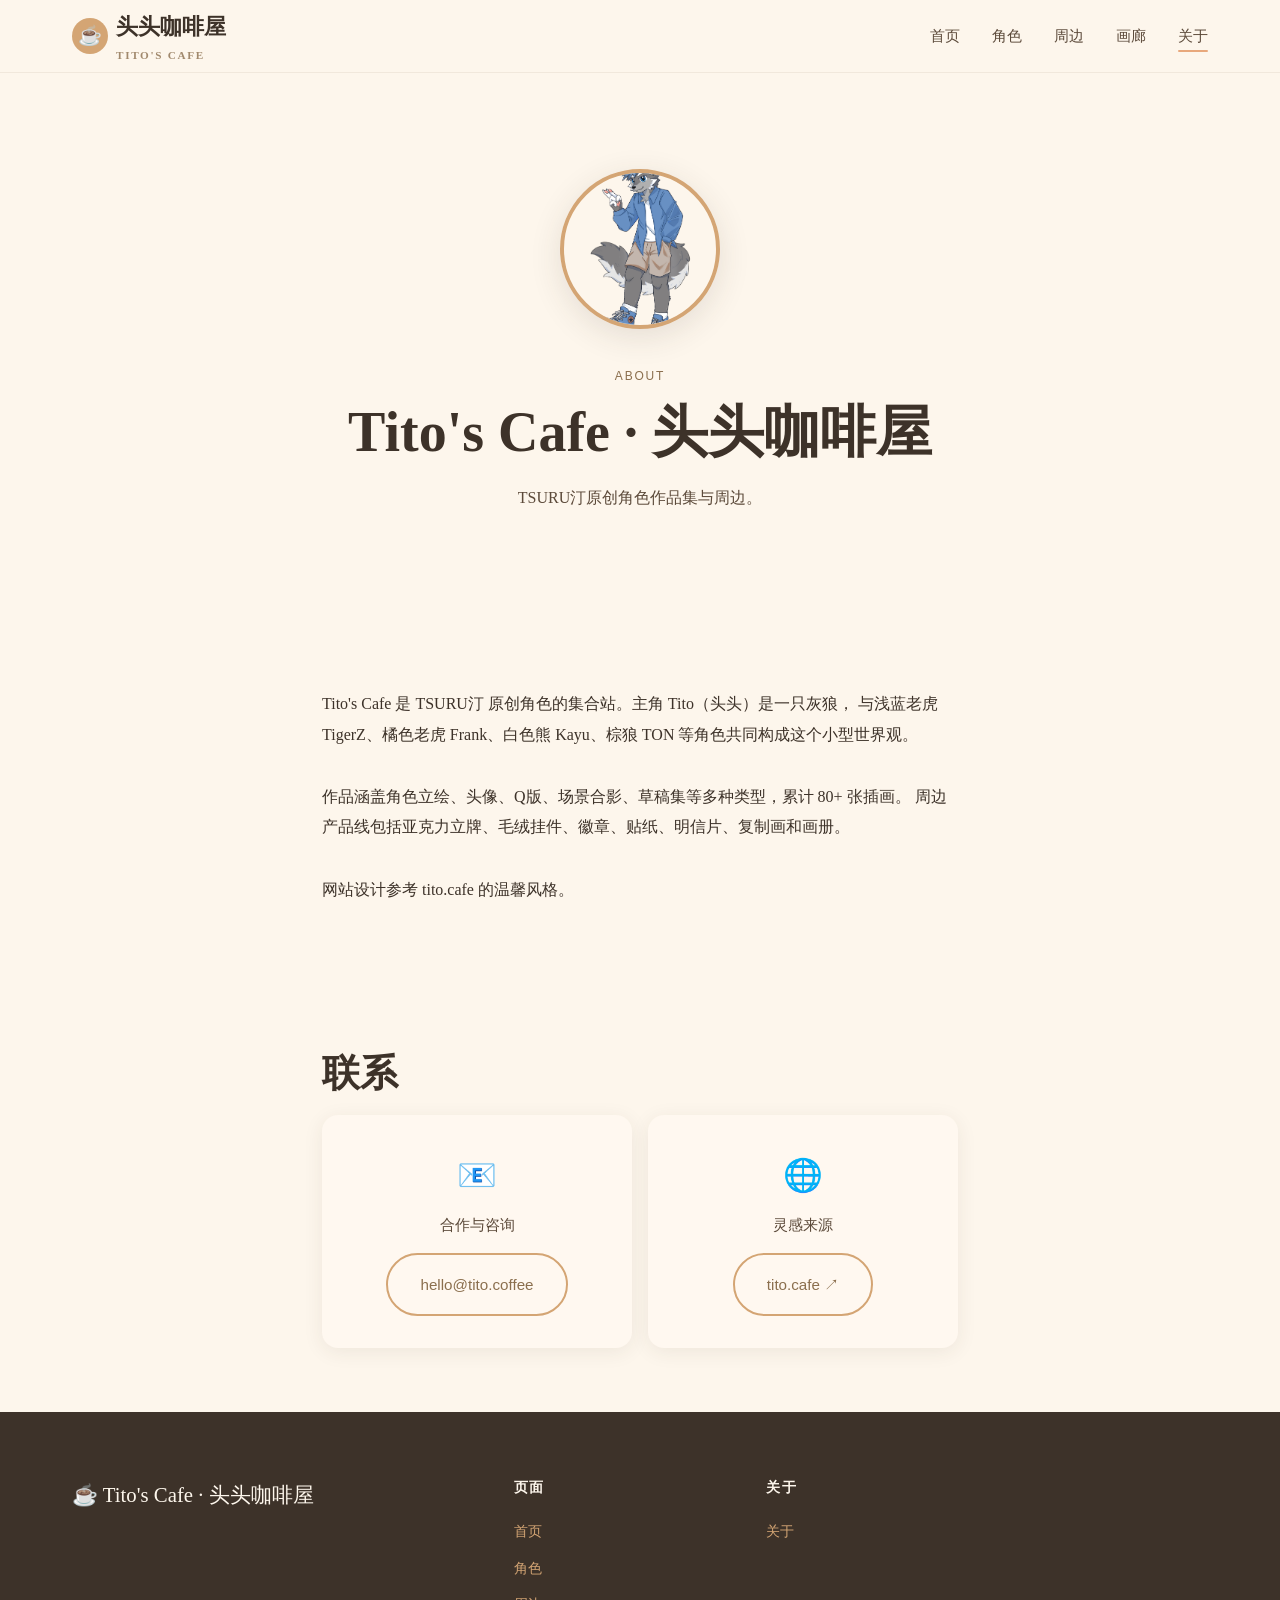
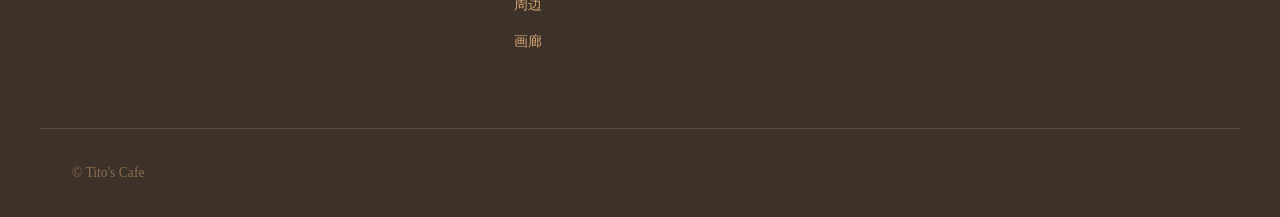
==== about.html @ 9f87cd6d "feat: deploy kimi static site" ====
<!DOCTYPE html>
<html lang="zh-CN">
<head>
<meta charset="UTF-8">
<meta name="viewport" content="width=device-width, initial-scale=1.0">
<title>关于 | Tito's Cafe</title>
<link rel="stylesheet" href="css/style.css">
</head>
<body>

<nav class="nav">
<div class="container nav__inner">
<a href="index.html" class="nav__brand"><span class="nav__brand-icon">☕</span><span>头头咖啡屋<span style="display:block;font-size:0.7rem;letter-spacing:0.15em;color:var(--color-medium-roast);opacity:0.8;margin-top:-2px">TITO'S CAFE</span></span></a>
<button class="nav__toggle" aria-label="菜单" aria-expanded="false">☰</button>
<ul class="nav__menu">
<li><a href="index.html" class="nav__link">首页</a></li>
<li><a href="characters.html" class="nav__link">角色</a></li>
<li><a href="shop.html" class="nav__link">周边</a></li>
<li><a href="gallery.html" class="nav__link">画廊</a></li>
<li><a href="about.html" class="nav__link">关于</a></li>
</ul>
</div>
</nav>

<section class="about-hero" style="padding-top:var(--space-xl)">
<div class="container">
<img src="assets/images/by-TSURU/Tito Stand (Transparent).png" alt="Tito" class="about-hero__image">
<span class="section-header__tag">About</span>
<h1>Tito's Cafe · 头头咖啡屋</h1>
<p style="max-width:600px;margin:var(--space-sm) auto;color:var(--color-text-muted)">TSURU汀原创角色作品集与周边。</p>
</div>
</section>

<section class="section section--compact">
<div class="container" style="max-width:700px">
<p style="line-height:1.9;margin-bottom:var(--space-md)">
Tito's Cafe 是 TSURU汀 原创角色的集合站。主角 Tito（头头）是一只灰狼，
与浅蓝老虎 TigerZ、橘色老虎 Frank、白色熊 Kayu、棕狼 TON 等角色共同构成这个小型世界观。
</p>
<p style="line-height:1.9;margin-bottom:var(--space-md)">
作品涵盖角色立绘、头像、Q版、场景合影、草稿集等多种类型，累计 80+ 张插画。
周边产品线包括亚克力立牌、毛绒挂件、徽章、贴纸、明信片、复制画和画册。
</p>
<p style="line-height:1.9">
网站设计参考 tito.cafe 的温馨风格。
</p>
</div>
</section>

<section class="section section--compact" id="contact">
<div class="container" style="max-width:700px">
<h2 style="margin-bottom:var(--space-sm)">联系</h2>
<div class="grid grid--2" style="gap:var(--space-sm)">
<div class="card" style="padding:var(--space-md);text-align:center">
<div style="font-size:2rem;margin-bottom:var(--space-xs)">📧</div>
<p class="card__text" style="margin-bottom:var(--space-sm)">合作与咨询</p>
<a href="mailto:hello@tito.coffee" class="btn btn--secondary">hello@tito.coffee</a>
</div>
<div class="card" style="padding:var(--space-md);text-align:center">
<div style="font-size:2rem;margin-bottom:var(--space-xs)">🌐</div>
<p class="card__text" style="margin-bottom:var(--space-sm)">灵感来源</p>
<a href="https://tito.cafe" target="_blank" rel="noopener" class="btn btn--secondary">tito.cafe ↗</a>
</div>
</div>
</div>
</section>

<footer class="footer">
<div class="container footer__inner">
<div><p class="footer__brand">☕ Tito's Cafe · 头头咖啡屋</p></div>
<div><p class="footer__heading">页面</p><ul class="footer__links"><li><a href="index.html">首页</a></li><li><a href="characters.html">角色</a></li><li><a href="shop.html">周边</a></li><li><a href="gallery.html">画廊</a></li></ul></div>
<div><p class="footer__heading">关于</p><ul class="footer__links"><li><a href="about.html">关于</a></li></ul></div>
</div>
<div class="container footer__bottom"><span>© Tito's Cafe</span></div>
</footer>

<script src="js/main.js"></script>
</body>
</html>
---- css/style.css ----
/* ============================================
   头头咖啡屋 | Tito Coffee House
   设计理念：默会知识 (The Tacit Dimension)
   - 访客无需说明即可感受温暖
   - 运营者的心意自然流露于细节
   - 作品以本身的力量说话
   ============================================ */

/* ---- CSS Variables ---- */
:root {
  /* 咖啡色系主色调 */
  --color-espresso: #3D3229;
  --color-dark-roast: #5C4A3A;
  --color-medium-roast: #8B6F4E;
  --color-light-roast: #D4A574;
  --color-cream: #FDF6EC;
  --color-milk: #FFF8F0;
  --color-steam: #FFFDF9;

  /* 强调色 */
  --color-peach: #E8A87C;
  --color-blush: #C38D9E;
  --color-mint: #85CDCA;
  --color-honey: #F2D096;

  /* 功能色 */
  --color-text: var(--color-espresso);
  --color-text-muted: var(--color-dark-roast);
  --color-link: var(--color-medium-roast);
  --color-link-hover: var(--color-peach);

  /* 字体 */
  --font-body: 'Georgia', 'Noto Serif SC', 'Songti SC', serif;
  --font-heading: 'Georgia', 'Noto Serif SC', serif;
  --font-ui: -apple-system, BlinkMacSystemFont, 'Segoe UI', sans-serif;

  /* 间距 */
  --space-xs: 0.5rem;
  --space-sm: 1rem;
  --space-md: 2rem;
  --space-lg: 4rem;
  --space-xl: 6rem;

  /* 圆角 */
  --radius-sm: 8px;
  --radius-md: 16px;
  --radius-lg: 24px;
  --radius-pill: 9999px;

  /* 阴影 */
  --shadow-soft: 0 4px 20px rgba(61, 50, 41, 0.08);
  --shadow-medium: 0 8px 32px rgba(61, 50, 41, 0.12);
  --shadow-strong: 0 12px 48px rgba(61, 50, 41, 0.16);

  /* 过渡 */
  --transition-fast: 0.2s ease;
  --transition-medium: 0.4s cubic-bezier(0.25, 0.46, 0.45, 0.94);
}

/* ---- Reset & Base ---- */
*, *::before, *::after {
  box-sizing: border-box;
  margin: 0;
  padding: 0;
}

html {
  scroll-behavior: smooth;
  font-size: 16px;
}

body {
  font-family: var(--font-body);
  color: var(--color-text);
  background-color: var(--color-cream);
  line-height: 1.8;
  -webkit-font-smoothing: antialiased;
  -moz-osx-font-smoothing: grayscale;
}

img {
  max-width: 100%;
  height: auto;
  display: block;
}

a {
  color: var(--color-link);
  text-decoration: none;
  transition: color var(--transition-fast);
}

a:hover {
  color: var(--color-link-hover);
}

/* ---- Typography ---- */
h1, h2, h3, h4 {
  font-family: var(--font-heading);
  font-weight: 600;
  line-height: 1.3;
  color: var(--color-espresso);
}

h1 { font-size: clamp(2rem, 5vw, 3.5rem); }
h2 { font-size: clamp(1.5rem, 3vw, 2.5rem); }
h3 { font-size: clamp(1.2rem, 2vw, 1.8rem); }

p {
  margin-bottom: var(--space-sm);
}

/* ---- Layout ---- */
.container {
  max-width: 1200px;
  margin: 0 auto;
  padding: 0 var(--space-md);
}

.section {
  padding: var(--space-xl) 0;
}

.section--compact {
  padding: var(--space-lg) 0;
}

/* ---- Navigation ---- */
.nav {
  position: sticky;
  top: 0;
  z-index: 100;
  background: rgba(253, 246, 236, 0.92);
  backdrop-filter: blur(12px);
  -webkit-backdrop-filter: blur(12px);
  border-bottom: 1px solid rgba(139, 111, 78, 0.1);
}

.nav__inner {
  display: flex;
  align-items: center;
  justify-content: space-between;
  height: 72px;
}

.nav__brand {
  font-family: var(--font-heading);
  font-size: 1.4rem;
  font-weight: 600;
  color: var(--color-espresso);
  display: flex;
  align-items: center;
  gap: var(--space-xs);
}

.nav__brand-icon {
  width: 36px;
  height: 36px;
  border-radius: var(--radius-pill);
  background: var(--color-light-roast);
  display: flex;
  align-items: center;
  justify-content: center;
  font-size: 1.2rem;
}

.nav__menu {
  display: flex;
  list-style: none;
  gap: var(--space-md);
}

.nav__link {
  font-family: var(--font-ui);
  font-size: 0.95rem;
  font-weight: 500;
  color: var(--color-dark-roast);
  position: relative;
  padding: var(--space-xs) 0;
}

.nav__link::after {
  content: '';
  position: absolute;
  bottom: 0;
  left: 0;
  width: 0;
  height: 2px;
  background: var(--color-peach);
  transition: width var(--transition-medium);
  border-radius: 1px;
}

.nav__link:hover::after,
.nav__link--active::after {
  width: 100%;
}

.nav__toggle {
  display: none;
  background: none;
  border: none;
  font-size: 1.5rem;
  cursor: pointer;
  color: var(--color-espresso);
}

/* ---- Hero Section ---- */
.hero {
  position: relative;
  padding: var(--space-xl) 0;
  overflow: hidden;
}

.hero__bg {
  position: absolute;
  inset: 0;
  opacity: 0.04;
  background-image: url("data:image/svg+xml,%3Csvg width='60' height='60' viewBox='0 0 60 60' xmlns='http://www.w3.org/2000/svg'%3E%3Cg fill='none' fill-rule='evenodd'%3E%3Cg fill='%233D3229' fill-opacity='1'%3E%3Cpath d='M36 34v-4h-2v4h-4v2h4v4h2v-4h4v-2h-4zm0-30V0h-2v4h-4v2h4v4h2V6h4V4h-4zM6 34v-4H4v4H0v2h4v4h2v-4h4v-2H6zM6 4V0H4v4H0v2h4v4h2V6h4V4H6z'/%3E%3C/g%3E%3C/g%3E%3C/svg%3E");
  pointer-events: none;
}

.hero__inner {
  position: relative;
  display: grid;
  grid-template-columns: 1fr 1fr;
  gap: var(--space-lg);
  align-items: center;
  min-height: 60vh;
}

.hero__content {
  max-width: 540px;
}

.hero__tag {
  display: inline-block;
  font-family: var(--font-ui);
  font-size: 0.8rem;
  font-weight: 500;
  letter-spacing: 0.1em;
  text-transform: uppercase;
  color: var(--color-medium-roast);
  background: var(--color-honey);
  padding: var(--space-xs) var(--space-sm);
  border-radius: var(--radius-pill);
  margin-bottom: var(--space-sm);
}

.hero__title {
  margin-bottom: var(--space-sm);
  line-height: 1.2;
}

.hero__title-accent {
  color: var(--color-peach);
  font-style: italic;
}

.hero__desc {
  font-size: 1.1rem;
  color: var(--color-text-muted);
  margin-bottom: var(--space-md);
  line-height: 1.8;
}

.hero__actions {
  display: flex;
  gap: var(--space-sm);
  flex-wrap: wrap;
}

.hero__image {
  position: relative;
  display: flex;
  justify-content: center;
  align-items: center;
}

.hero__image-main {
  max-height: 480px;
  width: auto;
  border-radius: var(--radius-lg);
  filter: drop-shadow(var(--shadow-medium));
  transition: transform var(--transition-medium);
}

.hero__image:hover .hero__image-main {
  transform: scale(1.02) rotate(-1deg);
}

/* ---- Buttons ---- */
.btn {
  display: inline-flex;
  align-items: center;
  justify-content: center;
  gap: var(--space-xs);
  padding: var(--space-sm) var(--space-md);
  font-family: var(--font-ui);
  font-size: 0.95rem;
  font-weight: 500;
  border-radius: var(--radius-pill);
  border: none;
  cursor: pointer;
  transition: all var(--transition-fast);
}

.btn--primary {
  background: var(--color-medium-roast);
  color: white;
}

.btn--primary:hover {
  background: var(--color-dark-roast);
  color: white;
  transform: translateY(-2px);
  box-shadow: var(--shadow-medium);
}

.btn--secondary {
  background: transparent;
  color: var(--color-medium-roast);
  border: 2px solid var(--color-light-roast);
}

.btn--secondary:hover {
  background: var(--color-light-roast);
  color: white;
  border-color: var(--color-medium-roast);
}

.btn--small {
  padding: var(--space-xs) var(--space-sm);
  font-size: 0.85rem;
}

/* ---- Cards ---- */
.card {
  background: var(--color-milk);
  border-radius: var(--radius-md);
  overflow: hidden;
  box-shadow: var(--shadow-soft);
  transition: all var(--transition-medium);
}

.card:hover {
  transform: translateY(-4px);
  box-shadow: var(--shadow-strong);
}

.card__image {
  width: 100%;
  aspect-ratio: 4 / 3;
  object-fit: cover;
  background: var(--color-cream);
}

.card__image--contain {
  object-fit: contain;
  padding: var(--space-sm);
}

.card__body {
  padding: var(--space-md);
}

.card__title {
  font-size: 1.2rem;
  margin-bottom: var(--space-xs);
}

.card__text {
  font-size: 0.95rem;
  color: var(--color-text-muted);
  line-height: 1.6;
}

.card__footer {
  padding: var(--space-sm) var(--space-md);
  border-top: 1px solid rgba(139, 111, 78, 0.1);
  display: flex;
  justify-content: space-between;
  align-items: center;
}

.card__price {
  font-family: var(--font-ui);
  font-weight: 600;
  font-size: 1.1rem;
  color: var(--color-peach);
}

/* ---- Grid ---- */
.grid {
  display: grid;
  gap: var(--space-md);
}

.grid--2 { grid-template-columns: repeat(2, 1fr); }
.grid--3 { grid-template-columns: repeat(3, 1fr); }
.grid--4 { grid-template-columns: repeat(4, 1fr); }

/* ---- Section Header ---- */
.section-header {
  text-align: center;
  margin-bottom: var(--space-lg);
}

.section-header__tag {
  display: inline-block;
  font-family: var(--font-ui);
  font-size: 0.75rem;
  font-weight: 500;
  letter-spacing: 0.15em;
  text-transform: uppercase;
  color: var(--color-medium-roast);
  margin-bottom: var(--space-xs);
}

.section-header__title {
  margin-bottom: var(--space-sm);
}

.section-header__desc {
  max-width: 600px;
  margin: 0 auto;
  color: var(--color-text-muted);
}

/* ---- Character Grid (Home) ---- */
.char-grid {
  display: grid;
  grid-template-columns: repeat(auto-fill, minmax(140px, 1fr));
  gap: var(--space-md);
}

.char-item {
  text-align: center;
}

.char-item a {
  display: block;
  background: var(--color-milk);
  border-radius: var(--radius-md);
  padding: var(--space-md) var(--space-sm);
  transition: all var(--transition-fast);
}

.char-item a:hover {
  transform: translateY(-4px);
  box-shadow: var(--shadow-medium);
}

.char-item img {
  max-height: 140px;
  margin: 0 auto;
  border-radius: var(--radius-sm);
}

.char-item__name {
  font-family: var(--font-heading);
  font-size: 1.1rem;
  margin-top: var(--space-sm);
  color: var(--color-espresso);
}

/* ---- Character Cards ---- */
.character-card {
  display: grid;
  grid-template-columns: 1fr 1fr;
  gap: var(--space-lg);
  align-items: center;
  background: var(--color-milk);
  border-radius: var(--radius-lg);
  padding: var(--space-lg);
  box-shadow: var(--shadow-soft);
  margin-bottom: var(--space-lg);
}

.character-card:nth-child(even) {
  direction: rtl;
}

.character-card:nth-child(even) > * {
  direction: ltr;
}

.character-card__image {
  width: 100%;
  max-height: 400px;
  object-fit: contain;
  border-radius: var(--radius-md);
}

.character-card__content {
  padding: var(--space-sm);
}

.character-card__name {
  font-size: 1.8rem;
  margin-bottom: var(--space-xs);
}

.character-card__role {
  display: inline-block;
  font-family: var(--font-ui);
  font-size: 0.8rem;
  font-weight: 500;
  color: var(--color-medium-roast);
  background: var(--color-honey);
  padding: 4px 12px;
  border-radius: var(--radius-pill);
  margin-bottom: var(--space-sm);
}

.character-card__desc {
  color: var(--color-text-muted);
  line-height: 1.8;
}

/* ---- Gallery ---- */
.gallery {
  display: grid;
  grid-template-columns: repeat(auto-fill, minmax(280px, 1fr));
  gap: var(--space-sm);
}

.gallery__item {
  position: relative;
  border-radius: var(--radius-md);
  overflow: hidden;
  aspect-ratio: 1;
  cursor: pointer;
  background: var(--color-milk);
}

.gallery__item img {
  width: 100%;
  height: 100%;
  object-fit: cover;
  transition: transform var(--transition-medium);
}

.gallery__item:hover img {
  transform: scale(1.05);
}

.gallery__overlay {
  position: absolute;
  inset: 0;
  background: linear-gradient(transparent 50%, rgba(61, 50, 41, 0.7));
  display: flex;
  flex-direction: column;
  justify-content: flex-end;
  padding: var(--space-md);
  opacity: 0;
  transition: opacity var(--transition-fast);
}

.gallery__item:hover .gallery__overlay {
  opacity: 1;
}

.gallery__title {
  color: white;
  font-size: 1.1rem;
  margin-bottom: 4px;
}

.gallery__artist {
  color: rgba(255, 255, 255, 0.8);
  font-size: 0.85rem;
}

/* ---- Lightbox ---- */
.lightbox {
  position: fixed;
  inset: 0;
  z-index: 200;
  background: rgba(61, 50, 41, 0.95);
  display: flex;
  align-items: center;
  justify-content: center;
  opacity: 0;
  pointer-events: none;
  transition: opacity var(--transition-fast);
}

.lightbox--open {
  opacity: 1;
  pointer-events: auto;
}

.lightbox__content {
  position: relative;
  max-width: 90vw;
  max-height: 90vh;
}

.lightbox__img {
  max-width: 100%;
  max-height: 90vh;
  border-radius: var(--radius-md);
}

.lightbox__close {
  position: absolute;
  top: -48px;
  right: 0;
  background: none;
  border: none;
  color: white;
  font-size: 2rem;
  cursor: pointer;
  opacity: 0.8;
  transition: opacity var(--transition-fast);
}

.lightbox__close:hover {
  opacity: 1;
}

/* ---- Footer ---- */
.footer {
  background: var(--color-espresso);
  color: var(--color-light-roast);
  padding: var(--space-lg) 0 var(--space-md);
}

.footer__inner {
  display: grid;
  grid-template-columns: 2fr 1fr 1fr 1fr;
  gap: var(--space-lg);
  margin-bottom: var(--space-lg);
}

.footer__brand {
  font-family: var(--font-heading);
  font-size: 1.3rem;
  color: var(--color-cream);
  margin-bottom: var(--space-sm);
}

.footer__desc {
  font-size: 0.9rem;
  color: var(--color-light-roast);
  line-height: 1.7;
  max-width: 280px;
}

.footer__heading {
  font-family: var(--font-ui);
  font-size: 0.85rem;
  font-weight: 600;
  text-transform: uppercase;
  letter-spacing: 0.1em;
  color: var(--color-cream);
  margin-bottom: var(--space-sm);
}

.footer__links {
  list-style: none;
}

.footer__links li {
  margin-bottom: var(--space-xs);
}

.footer__links a {
  color: var(--color-light-roast);
  font-size: 0.9rem;
}

.footer__links a:hover {
  color: var(--color-peach);
}

.footer__bottom {
  border-top: 1px solid rgba(212, 165, 116, 0.2);
  padding-top: var(--space-md);
  display: flex;
  justify-content: space-between;
  align-items: center;
  font-size: 0.85rem;
  color: var(--color-medium-roast);
}

/* ---- Decorations ---- */
.divider {
  display: flex;
  align-items: center;
  justify-content: center;
  gap: var(--space-sm);
  margin: var(--space-lg) 0;
  color: var(--color-light-roast);
  font-size: 1.2rem;
}

.divider::before,
.divider::after {
  content: '';
  flex: 1;
  height: 1px;
  background: linear-gradient(90deg, transparent, var(--color-light-roast), transparent);
  max-width: 120px;
}

/* ---- Quote Block ---- */
.quote-block {
  background: var(--color-milk);
  border-left: 4px solid var(--color-peach);
  padding: var(--space-md) var(--space-lg);
  border-radius: 0 var(--radius-md) var(--radius-md) 0;
  margin: var(--space-md) 0;
}

.quote-block__text {
  font-style: italic;
  font-size: 1.1rem;
  color: var(--color-dark-roast);
  margin-bottom: var(--space-xs);
}

.quote-block__source {
  font-size: 0.85rem;
  color: var(--color-medium-roast);
}

/* ---- Badge / Tag ---- */
.tag {
  display: inline-flex;
  align-items: center;
  gap: 4px;
  font-family: var(--font-ui);
  font-size: 0.75rem;
  font-weight: 500;
  padding: 4px 10px;
  border-radius: var(--radius-pill);
  background: var(--color-honey);
  color: var(--color-dark-roast);
}

/* ---- About Page Specials ---- */
.about-hero {
  text-align: center;
  padding: var(--space-xl) 0;
}

.about-hero__image {
  width: 160px;
  height: 160px;
  border-radius: var(--radius-pill);
  object-fit: cover;
  margin: 0 auto var(--space-md);
  border: 4px solid var(--color-light-roast);
  box-shadow: var(--shadow-medium);
}

.timeline {
  position: relative;
  max-width: 700px;
  margin: 0 auto;
}

.timeline::before {
  content: '';
  position: absolute;
  left: 50%;
  transform: translateX(-50%);
  width: 2px;
  height: 100%;
  background: var(--color-light-roast);
}

.timeline__item {
  position: relative;
  padding: var(--space-md) 0;
  display: grid;
  grid-template-columns: 1fr 1fr;
  gap: var(--space-lg);
}

.timeline__item:nth-child(odd) {
  text-align: right;
}

.timeline__item:nth-child(odd) .timeline__content {
  grid-column: 1;
}

.timeline__item:nth-child(even) .timeline__content {
  grid-column: 2;
}

.timeline__dot {
  position: absolute;
  left: 50%;
  top: var(--space-md);
  transform: translateX(-50%);
  width: 14px;
  height: 14px;
  border-radius: 50%;
  background: var(--color-peach);
  border: 3px solid var(--color-cream);
}

.timeline__date {
  font-family: var(--font-ui);
  font-size: 0.8rem;
  font-weight: 600;
  color: var(--color-medium-roast);
  margin-bottom: 4px;
}

.timeline__title {
  font-size: 1.1rem;
  margin-bottom: var(--space-xs);
}

.timeline__desc {
  font-size: 0.9rem;
  color: var(--color-text-muted);
}

/* ============================================
   Responsive Design
   ============================================ */

@media (max-width: 1024px) {
  .footer__inner {
    grid-template-columns: 1fr 1fr;
  }
}

@media (max-width: 768px) {
  .nav__menu {
    position: fixed;
    top: 72px;
    left: 0;
    right: 0;
    background: var(--color-cream);
    flex-direction: column;
    padding: var(--space-md);
    gap: var(--space-sm);
    border-bottom: 1px solid rgba(139, 111, 78, 0.1);
    transform: translateY(-100%);
    opacity: 0;
    pointer-events: none;
    transition: all var(--transition-medium);
  }

  .nav__menu--open {
    transform: translateY(0);
    opacity: 1;
    pointer-events: auto;
  }

  .nav__toggle {
    display: block;
  }

  .hero__inner {
    grid-template-columns: 1fr;
    text-align: center;
  }

  .hero__content {
    max-width: 100%;
    order: 2;
  }

  .hero__image {
    order: 1;
  }

  .hero__actions {
    justify-content: center;
  }

  .grid--2,
  .grid--3,
  .grid--4 {
    grid-template-columns: 1fr;
  }

  .character-card {
    grid-template-columns: 1fr;
    text-align: center;
  }

  .character-card:nth-child(even) {
    direction: ltr;
  }

  .footer__inner {
    grid-template-columns: 1fr;
    gap: var(--space-md);
  }

  .footer__bottom {
    flex-direction: column;
    gap: var(--space-xs);
    text-align: center;
  }

  .timeline::before {
    left: 20px;
  }

  .timeline__item {
    grid-template-columns: 1fr;
    padding-left: 48px;
    text-align: left !important;
  }

  .timeline__item:nth-child(odd) .timeline__content,
  .timeline__item:nth-child(even) .timeline__content {
    grid-column: 1;
  }

  .timeline__dot {
    left: 20px;
  }
}

@media (max-width: 480px) {
  :root {
    --space-md: 1.5rem;
    --space-lg: 2.5rem;
    --space-xl: 3.5rem;
  }

  .hero__image-main {
    max-height: 320px;
  }
}

/* ---- Utilities ---- */
.sr-only {
  position: absolute;
  width: 1px;
  height: 1px;
  padding: 0;
  margin: -1px;
  overflow: hidden;
  clip: rect(0, 0, 0, 0);
  white-space: nowrap;
  border: 0;
}

.text-center { text-align: center; }
.mt-sm { margin-top: var(--space-sm); }
.mt-md { margin-top: var(--space-md); }
.mb-sm { margin-bottom: var(--space-sm); }
.mb-md { margin-bottom: var(--space-md); }
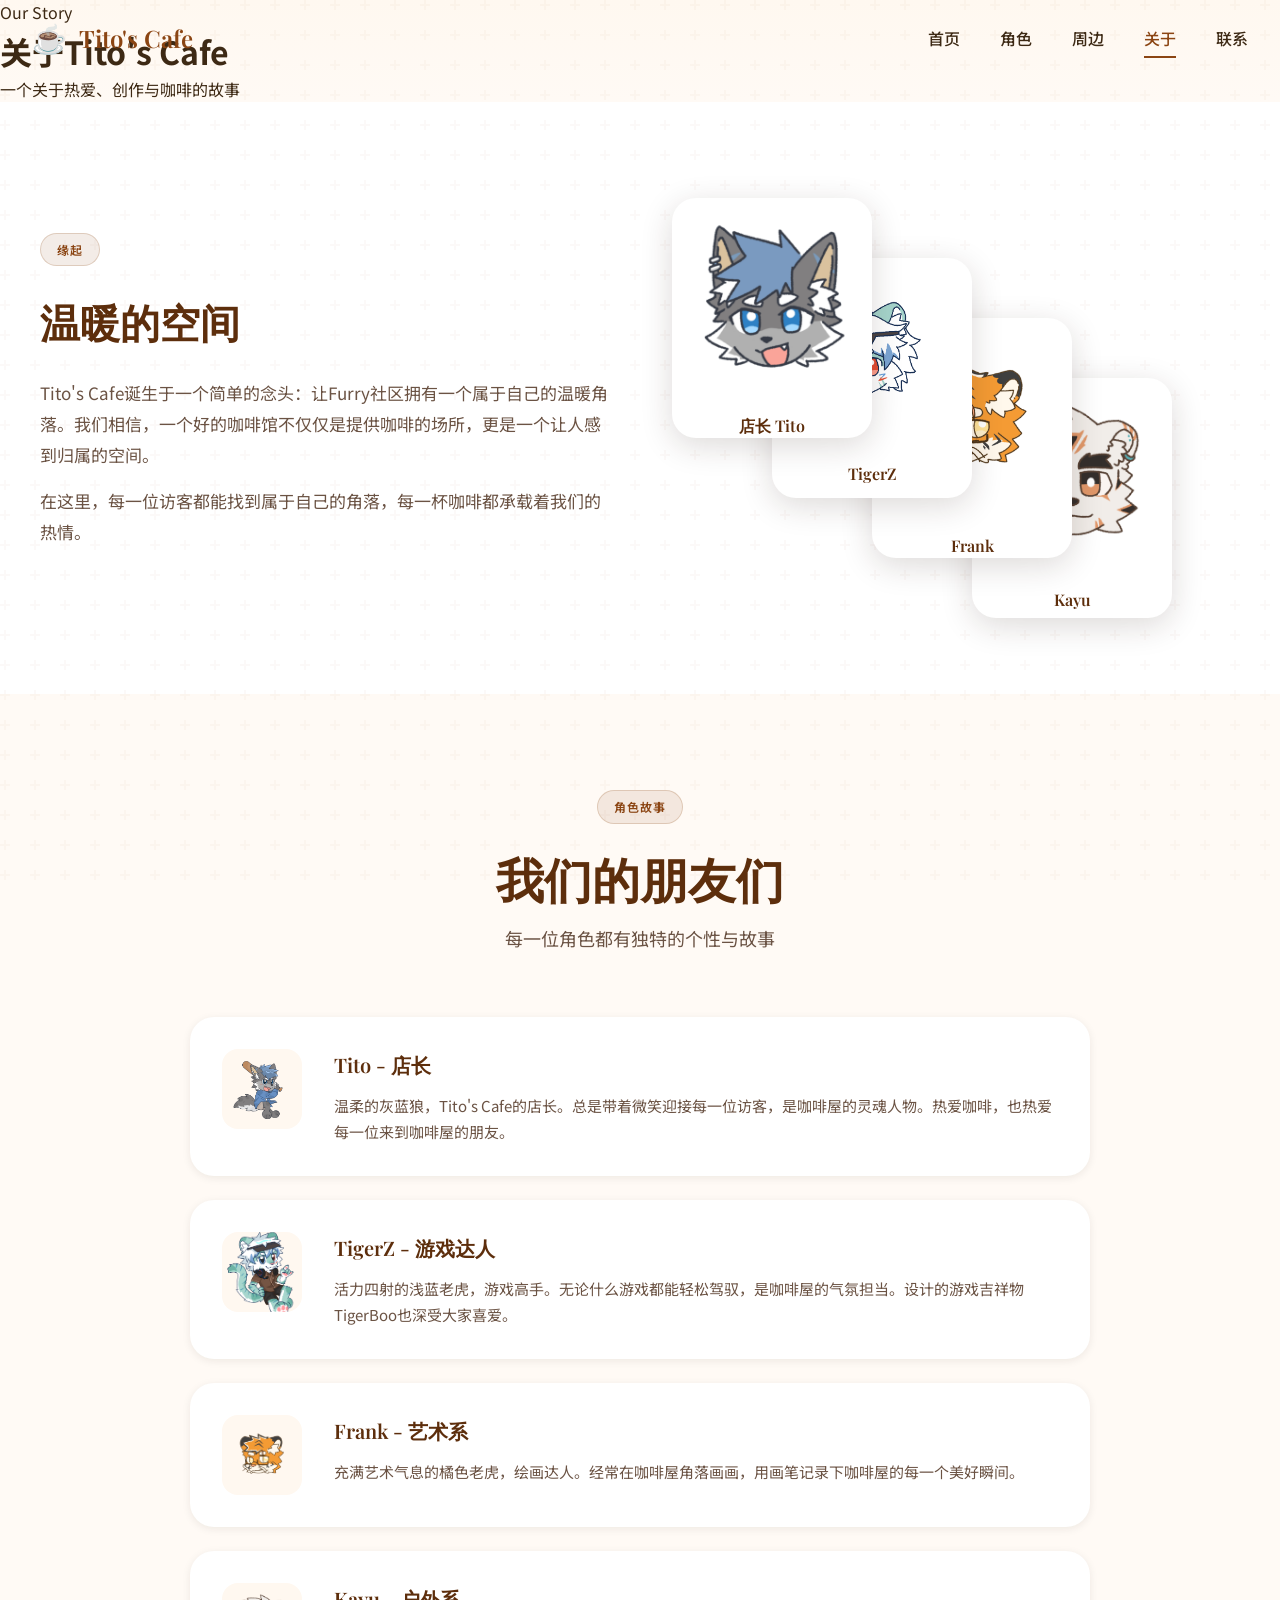
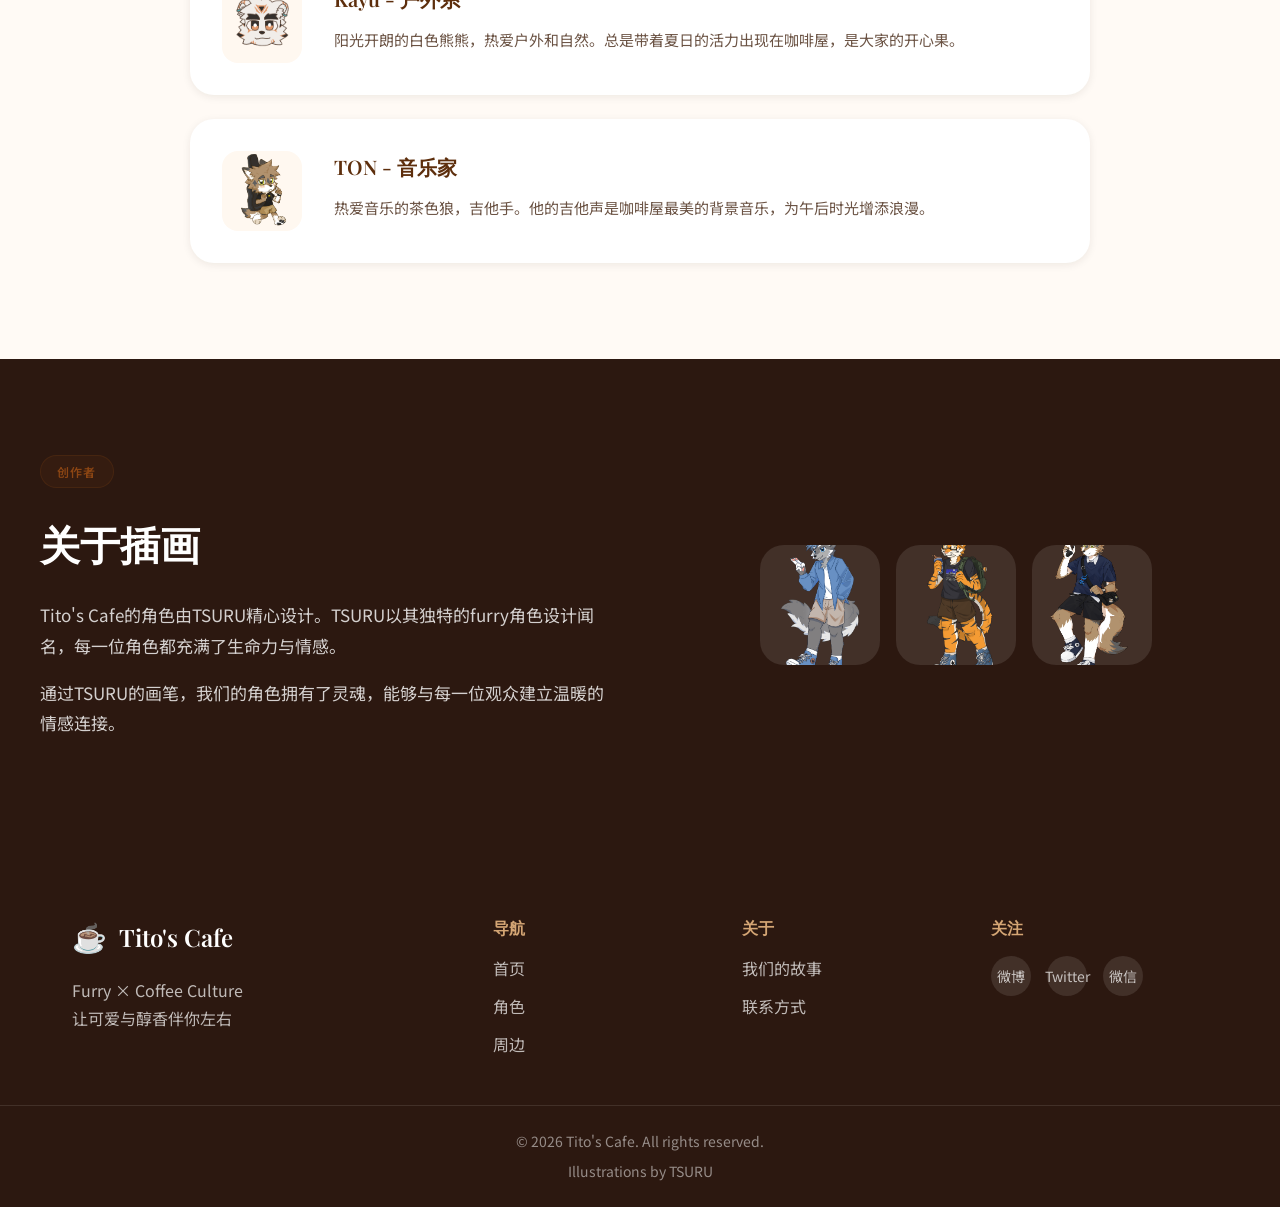
==== commit f12435ca: "feat: deploy minimax static site" ====
--- a/about.html
+++ b/about.html
@@ -1,79 +1,207 @@
 <!DOCTYPE html>
 <html lang="zh-CN">
 <head>
-<meta charset="UTF-8">
-<meta name="viewport" content="width=device-width, initial-scale=1.0">
-<title>关于 | Tito's Cafe</title>
-<link rel="stylesheet" href="css/style.css">
+    <meta charset="UTF-8">
+    <meta name="viewport" content="width=device-width, initial-scale=1.0">
+    <title>关于我们 | Tito's Cafe</title>
+    <link rel="preconnect" href="https://fonts.googleapis.com">
+    <link rel="preconnect" href="https://fonts.gstatic.com" crossorigin>
+    <link href="https://fonts.googleapis.com/css2?family=Noto+Sans+SC:wght@300;400;500;700&family=Playfair+Display:wght@400;600;700&display=swap" rel="stylesheet">
+    <link rel="stylesheet" href="css/style.css">
+    <link rel="stylesheet" href="css/about.css">
 </head>
 <body>
-
-<nav class="nav">
-<div class="container nav__inner">
-<a href="index.html" class="nav__brand"><span class="nav__brand-icon">☕</span><span>头头咖啡屋<span style="display:block;font-size:0.7rem;letter-spacing:0.15em;color:var(--color-medium-roast);opacity:0.8;margin-top:-2px">TITO'S CAFE</span></span></a>
-<button class="nav__toggle" aria-label="菜单" aria-expanded="false">☰</button>
-<ul class="nav__menu">
-<li><a href="index.html" class="nav__link">首页</a></li>
-<li><a href="characters.html" class="nav__link">角色</a></li>
-<li><a href="shop.html" class="nav__link">周边</a></li>
-<li><a href="gallery.html" class="nav__link">画廊</a></li>
-<li><a href="about.html" class="nav__link">关于</a></li>
-</ul>
-</div>
-</nav>
-
-<section class="about-hero" style="padding-top:var(--space-xl)">
-<div class="container">
-<img src="assets/images/by-TSURU/Tito Stand (Transparent).png" alt="Tito" class="about-hero__image">
-<span class="section-header__tag">About</span>
-<h1>Tito's Cafe · 头头咖啡屋</h1>
-<p style="max-width:600px;margin:var(--space-sm) auto;color:var(--color-text-muted)">TSURU汀原创角色作品集与周边。</p>
-</div>
-</section>
-
-<section class="section section--compact">
-<div class="container" style="max-width:700px">
-<p style="line-height:1.9;margin-bottom:var(--space-md)">
-Tito's Cafe 是 TSURU汀 原创角色的集合站。主角 Tito（头头）是一只灰狼，
-与浅蓝老虎 TigerZ、橘色老虎 Frank、白色熊 Kayu、棕狼 TON 等角色共同构成这个小型世界观。
-</p>
-<p style="line-height:1.9;margin-bottom:var(--space-md)">
-作品涵盖角色立绘、头像、Q版、场景合影、草稿集等多种类型，累计 80+ 张插画。
-周边产品线包括亚克力立牌、毛绒挂件、徽章、贴纸、明信片、复制画和画册。
-</p>
-<p style="line-height:1.9">
-网站设计参考 tito.cafe 的温馨风格。
-</p>
-</div>
-</section>
-
-<section class="section section--compact" id="contact">
-<div class="container" style="max-width:700px">
-<h2 style="margin-bottom:var(--space-sm)">联系</h2>
-<div class="grid grid--2" style="gap:var(--space-sm)">
-<div class="card" style="padding:var(--space-md);text-align:center">
-<div style="font-size:2rem;margin-bottom:var(--space-xs)">📧</div>
-<p class="card__text" style="margin-bottom:var(--space-sm)">合作与咨询</p>
-<a href="mailto:hello@tito.coffee" class="btn btn--secondary">hello@tito.coffee</a>
-</div>
-<div class="card" style="padding:var(--space-md);text-align:center">
-<div style="font-size:2rem;margin-bottom:var(--space-xs)">🌐</div>
-<p class="card__text" style="margin-bottom:var(--space-sm)">灵感来源</p>
-<a href="https://tito.cafe" target="_blank" rel="noopener" class="btn btn--secondary">tito.cafe ↗</a>
-</div>
-</div>
-</div>
-</section>
-
-<footer class="footer">
-<div class="container footer__inner">
-<div><p class="footer__brand">☕ Tito's Cafe · 头头咖啡屋</p></div>
-<div><p class="footer__heading">页面</p><ul class="footer__links"><li><a href="index.html">首页</a></li><li><a href="characters.html">角色</a></li><li><a href="shop.html">周边</a></li><li><a href="gallery.html">画廊</a></li></ul></div>
-<div><p class="footer__heading">关于</p><ul class="footer__links"><li><a href="about.html">关于</a></li></ul></div>
-</div>
-<div class="container footer__bottom"><span>© Tito's Cafe</span></div>
-</footer>
-
-<script src="js/main.js"></script>
+    <nav class="navbar scrolled" id="navbar">
+        <div class="nav-container">
+            <a href="index.html" class="logo">
+                <span class="logo-icon">☕</span>
+                <span class="logo-text">Tito's Cafe</span>
+            </a>
+            <button class="nav-toggle" id="navToggle" aria-label="菜单">
+                <span></span>
+                <span></span>
+                <span></span>
+            </button>
+            <ul class="nav-menu" id="navMenu">
+                <li><a href="index.html">首页</a></li>
+                <li><a href="characters.html">角色</a></li>
+                <li><a href="products.html">周边</a></li>
+                <li><a href="about.html" class="active">关于</a></li>
+                <li><a href="contact.html">联系</a></li>
+            </ul>
+        </div>
+    </nav>
+
+    <header class="page-header about-header">
+        <div class="header-bg">
+            <div class="header-gradient"></div>
+            <div class="header-pattern"></div>
+        </div>
+        <div class="header-content">
+            <span class="page-tag">Our Story</span>
+            <h1 class="page-title">关于Tito's Cafe</h1>
+            <p class="page-subtitle">一个关于热爱、创作与咖啡的故事</p>
+        </div>
+    </header>
+
+    <!-- 品牌故事 -->
+    <section class="story-section">
+        <div class="story-container">
+            <div class="story-text">
+                <span class="section-label">缘起</span>
+                <h2>温暖的空间</h2>
+                <p>Tito's Cafe诞生于一个简单的念头：让Furry社区拥有一个属于自己的温暖角落。我们相信，一个好的咖啡馆不仅仅是提供咖啡的场所，更是一个让人感到归属的空间。</p>
+                <p>在这里，每一位访客都能找到属于自己的角落，每一杯咖啡都承载着我们的热情。</p>
+            </div>
+            <div class="story-visual">
+                <div class="visual-stack">
+                    <div class="stack-card card-1">
+                        <img src="images/Tito Avatar (Transparent).png" alt="Tito">
+                        <p>店长 Tito</p>
+                    </div>
+                    <div class="stack-card card-2">
+                        <img src="images/TigerZ Avatar (Transparent).png" alt="TigerZ">
+                        <p>TigerZ</p>
+                    </div>
+                    <div class="stack-card card-3">
+                        <img src="images/Frank Avatar (Transparent).png" alt="Frank">
+                        <p>Frank</p>
+                    </div>
+                    <div class="stack-card card-4">
+                        <img src="images/Kayu Avatar (Transparent).png" alt="Kayu">
+                        <p>Kayu</p>
+                    </div>
+                    <div class="stack-card card-5">
+                        <img src="images/TON Stand (Transparent).png" alt="TON">
+                        <p>TON</p>
+                    </div>
+                </div>
+            </div>
+        </div>
+    </section>
+
+    <!-- 角色故事 -->
+    <section class="characters-story-section">
+        <div class="section-header">
+            <span class="section-tag">角色故事</span>
+            <h2 class="section-title">我们的朋友们</h2>
+            <p class="section-subtitle">每一位角色都有独特的个性与故事</p>
+        </div>
+        <div class="character-stories">
+            <div class="story-card">
+                <div class="story-icon">
+                    <img src="images/Tito Strike Chibi (Transparent).png" alt="Tito">
+                </div>
+                <div class="story-content">
+                    <h3>Tito - 店长</h3>
+                    <p>温柔的灰蓝狼，Tito's Cafe的店长。总是带着微笑迎接每一位访客，是咖啡屋的灵魂人物。热爱咖啡，也热爱每一位来到咖啡屋的朋友。</p>
+                </div>
+            </div>
+            <div class="story-card">
+                <div class="story-icon">
+                    <img src="images/TigerZ Gaming Chibi (Transparent).png" alt="TigerZ">
+                </div>
+                <div class="story-content">
+                    <h3>TigerZ - 游戏达人</h3>
+                    <p>活力四射的浅蓝老虎，游戏高手。无论什么游戏都能轻松驾驭，是咖啡屋的气氛担当。设计的游戏吉祥物TigerBoo也深受大家喜爱。</p>
+                </div>
+            </div>
+            <div class="story-card">
+                <div class="story-icon">
+                    <img src="images/Frank Avatar (Transparent).png" alt="Frank">
+                </div>
+                <div class="story-content">
+                    <h3>Frank - 艺术系</h3>
+                    <p>充满艺术气息的橘色老虎，绘画达人。经常在咖啡屋角落画画，用画笔记录下咖啡屋的每一个美好瞬间。</p>
+                </div>
+            </div>
+            <div class="story-card">
+                <div class="story-icon">
+                    <img src="images/Kayu Avatar (Transparent).png" alt="Kayu">
+                </div>
+                <div class="story-content">
+                    <h3>Kayu - 户外系</h3>
+                    <p>阳光开朗的白色熊熊，热爱户外和自然。总是带着夏日的活力出现在咖啡屋，是大家的开心果。</p>
+                </div>
+            </div>
+            <div class="story-card">
+                <div class="story-icon">
+                    <img src="images/TON Walking Chibi (Transparent).png" alt="TON">
+                </div>
+                <div class="story-content">
+                    <h3>TON - 音乐家</h3>
+                    <p>热爱音乐的茶色狼，吉他手。他的吉他声是咖啡屋最美的背景音乐，为午后时光增添浪漫。</p>
+                </div>
+            </div>
+        </div>
+    </section>
+
+    <!-- 合作信息 -->
+    <section class="artist-section">
+        <div class="artist-container">
+            <div class="artist-content">
+                <span class="section-label">创作者</span>
+                <h2>关于插画</h2>
+                <p>Tito's Cafe的角色由TSURU精心设计。TSURU以其独特的furry角色设计闻名，每一位角色都充满了生命力与情感。</p>
+                <p>通过TSURU的画笔，我们的角色拥有了灵魂，能够与每一位观众建立温暖的情感连接。</p>
+            </div>
+            <div class="artist-visual">
+                <div class="artwork-showcase">
+                    <div class="showcase-item">
+                        <img src="images/Tito Stand (Transparent).png" alt="Tito">
+                    </div>
+                    <div class="showcase-item">
+                        <img src="images/Frank Stand (Transparent).png" alt="Frank">
+                    </div>
+                    <div class="showcase-item">
+                        <img src="images/TON Stand (Transparent).png" alt="TON">
+                    </div>
+                </div>
+            </div>
+        </div>
+    </section>
+
+    <footer class="footer">
+        <div class="footer-main">
+            <div class="footer-brand">
+                <div class="footer-logo">
+                    <span class="logo-icon">☕</span>
+                    <span>Tito's Cafe</span>
+                </div>
+                <p>Furry × Coffee Culture<br>让可爱与醇香伴你左右</p>
+            </div>
+            <div class="footer-links">
+                <div class="link-group">
+                    <h4>导航</h4>
+                    <ul>
+                        <li><a href="index.html">首页</a></li>
+                        <li><a href="characters.html">角色</a></li>
+                        <li><a href="products.html">周边</a></li>
+                    </ul>
+                </div>
+                <div class="link-group">
+                    <h4>关于</h4>
+                    <ul>
+                        <li><a href="about.html">我们的故事</a></li>
+                        <li><a href="contact.html">联系方式</a></li>
+                    </ul>
+                </div>
+                <div class="link-group">
+                    <h4>关注</h4>
+                    <div class="social-links">
+                        <a href="#" class="social-link">微博</a>
+                        <a href="#" class="social-link">Twitter</a>
+                        <a href="#" class="social-link">微信</a>
+                    </div>
+                </div>
+            </div>
+        </div>
+        <div class="footer-bottom">
+            <p>&copy; 2026 Tito's Cafe. All rights reserved.</p>
+            <p class="footer-credit">Illustrations by TSURU</p>
+        </div>
+    </footer>
+
+    <script src="js/script.js"></script>
 </body>
 </html>
--- a/css/style.css
+++ b/css/style.css
@@ -1,955 +1,1169 @@
 /* ============================================
-   头头咖啡屋 | Tito Coffee House
-   设计理念：默会知识 (The Tacit Dimension)
-   - 访客无需说明即可感受温暖
-   - 运营者的心意自然流露于细节
-   - 作品以本身的力量说话
+   头头咖啡屋 - Toutou Coffee House
+   设计哲学：Michael Polanyi 默会原理
    ============================================ */
 
-/* ---- CSS Variables ---- */
+/* CSS变量 - 设计系统 */
 :root {
-  /* 咖啡色系主色调 */
-  --color-espresso: #3D3229;
-  --color-dark-roast: #5C4A3A;
-  --color-medium-roast: #8B6F4E;
-  --color-light-roast: #D4A574;
-  --color-cream: #FDF6EC;
-  --color-milk: #FFF8F0;
-  --color-steam: #FFFDF9;
-
-  /* 强调色 */
-  --color-peach: #E8A87C;
-  --color-blush: #C38D9E;
-  --color-mint: #85CDCA;
-  --color-honey: #F2D096;
-
-  /* 功能色 */
-  --color-text: var(--color-espresso);
-  --color-text-muted: var(--color-dark-roast);
-  --color-link: var(--color-medium-roast);
-  --color-link-hover: var(--color-peach);
-
-  /* 字体 */
-  --font-body: 'Georgia', 'Noto Serif SC', 'Songti SC', serif;
-  --font-heading: 'Georgia', 'Noto Serif SC', serif;
-  --font-ui: -apple-system, BlinkMacSystemFont, 'Segoe UI', sans-serif;
-
-  /* 间距 */
-  --space-xs: 0.5rem;
-  --space-sm: 1rem;
-  --space-md: 2rem;
-  --space-lg: 4rem;
-  --space-xl: 6rem;
-
-  /* 圆角 */
-  --radius-sm: 8px;
-  --radius-md: 16px;
-  --radius-lg: 24px;
-  --radius-pill: 9999px;
-
-  /* 阴影 */
-  --shadow-soft: 0 4px 20px rgba(61, 50, 41, 0.08);
-  --shadow-medium: 0 8px 32px rgba(61, 50, 41, 0.12);
-  --shadow-strong: 0 12px 48px rgba(61, 50, 41, 0.16);
-
-  /* 过渡 */
-  --transition-fast: 0.2s ease;
-  --transition-medium: 0.4s cubic-bezier(0.25, 0.46, 0.45, 0.94);
-}
-
-/* ---- Reset & Base ---- */
+    /* 色彩系统 */
+    --color-primary: #8B4513;
+    --color-primary-light: #A0522D;
+    --color-primary-dark: #5D2E0C;
+    --color-secondary: #D4A574;
+    --color-accent: #E8C39E;
+    --color-cream: #FFF8F0;
+    --color-warm-white: #FFFAF5;
+    --color-dark: #2C1810;
+    --color-text: #3D2914;
+    --color-text-light: #6B5344;
+    --color-text-muted: #9A8A7B;
+    
+    /* 角色主题色 */
+    --color-tigerz: #FF6B35;
+    --color-tigerboo: #9B59B6;
+    --color-ton: #3498DB;
+    --color-kayu: #27AE60;
+    --color-dian: #E74C3C;
+    --color-frank: #7F8C8D;
+    
+    /* 阴影 */
+    --shadow-sm: 0 2px 8px rgba(44, 24, 16, 0.08);
+    --shadow-md: 0 4px 16px rgba(44, 24, 16, 0.12);
+    --shadow-lg: 0 8px 32px rgba(44, 24, 16, 0.16);
+    --shadow-glow: 0 0 40px rgba(139, 69, 19, 0.2);
+    
+    /* 圆角 */
+    --radius-sm: 8px;
+    --radius-md: 16px;
+    --radius-lg: 24px;
+    --radius-xl: 32px;
+    --radius-full: 9999px;
+    
+    /* 过渡 */
+    --transition-fast: 0.2s ease;
+    --transition-normal: 0.3s ease;
+    --transition-slow: 0.5s ease;
+    --transition-spring: 0.4s cubic-bezier(0.34, 1.56, 0.64, 1);
+    
+    /* 字体 */
+    --font-display: 'Playfair Display', Georgia, serif;
+    --font-body: 'Noto Sans SC', -apple-system, BlinkMacSystemFont, sans-serif;
+}
+
+/* 重置与基础 */
 *, *::before, *::after {
-  box-sizing: border-box;
-  margin: 0;
-  padding: 0;
+    margin: 0;
+    padding: 0;
+    box-sizing: border-box;
 }
 
 html {
-  scroll-behavior: smooth;
-  font-size: 16px;
+    scroll-behavior: smooth;
+    font-size: 16px;
 }
 
 body {
-  font-family: var(--font-body);
-  color: var(--color-text);
-  background-color: var(--color-cream);
-  line-height: 1.8;
-  -webkit-font-smoothing: antialiased;
-  -moz-osx-font-smoothing: grayscale;
+    font-family: var(--font-body);
+    color: var(--color-text);
+    background-color: var(--color-warm-white);
+    line-height: 1.6;
+    overflow-x: hidden;
+    -webkit-font-smoothing: antialiased;
+    -moz-osx-font-smoothing: grayscale;
+}
+
+/* 背景纹理 */
+body::before {
+    content: '';
+    position: fixed;
+    top: 0;
+    left: 0;
+    width: 100%;
+    height: 100%;
+    background-image: 
+        radial-gradient(circle at 20% 80%, rgba(139, 69, 19, 0.03) 0%, transparent 50%),
+        radial-gradient(circle at 80% 20%, rgba(139, 69, 19, 0.03) 0%, transparent 50%);
+    pointer-events: none;
+    z-index: -1;
+}
+
+a {
+    text-decoration: none;
+    color: inherit;
+    transition: color var(--transition-fast);
+}
+
+ul {
+    list-style: none;
 }
 
 img {
-  max-width: 100%;
-  height: auto;
-  display: block;
-}
-
-a {
-  color: var(--color-link);
-  text-decoration: none;
-  transition: color var(--transition-fast);
-}
-
-a:hover {
-  color: var(--color-link-hover);
-}
-
-/* ---- Typography ---- */
-h1, h2, h3, h4 {
-  font-family: var(--font-heading);
-  font-weight: 600;
-  line-height: 1.3;
-  color: var(--color-espresso);
-}
-
-h1 { font-size: clamp(2rem, 5vw, 3.5rem); }
-h2 { font-size: clamp(1.5rem, 3vw, 2.5rem); }
-h3 { font-size: clamp(1.2rem, 2vw, 1.8rem); }
-
-p {
-  margin-bottom: var(--space-sm);
-}
-
-/* ---- Layout ---- */
-.container {
-  max-width: 1200px;
-  margin: 0 auto;
-  padding: 0 var(--space-md);
-}
-
-.section {
-  padding: var(--space-xl) 0;
-}
-
-.section--compact {
-  padding: var(--space-lg) 0;
-}
-
-/* ---- Navigation ---- */
-.nav {
-  position: sticky;
-  top: 0;
-  z-index: 100;
-  background: rgba(253, 246, 236, 0.92);
-  backdrop-filter: blur(12px);
-  -webkit-backdrop-filter: blur(12px);
-  border-bottom: 1px solid rgba(139, 111, 78, 0.1);
-}
-
-.nav__inner {
-  display: flex;
-  align-items: center;
-  justify-content: space-between;
-  height: 72px;
-}
-
-.nav__brand {
-  font-family: var(--font-heading);
-  font-size: 1.4rem;
-  font-weight: 600;
-  color: var(--color-espresso);
-  display: flex;
-  align-items: center;
-  gap: var(--space-xs);
-}
-
-.nav__brand-icon {
-  width: 36px;
-  height: 36px;
-  border-radius: var(--radius-pill);
-  background: var(--color-light-roast);
-  display: flex;
-  align-items: center;
-  justify-content: center;
-  font-size: 1.2rem;
-}
-
-.nav__menu {
-  display: flex;
-  list-style: none;
-  gap: var(--space-md);
-}
-
-.nav__link {
-  font-family: var(--font-ui);
-  font-size: 0.95rem;
-  font-weight: 500;
-  color: var(--color-dark-roast);
-  position: relative;
-  padding: var(--space-xs) 0;
-}
-
-.nav__link::after {
-  content: '';
-  position: absolute;
-  bottom: 0;
-  left: 0;
-  width: 0;
-  height: 2px;
-  background: var(--color-peach);
-  transition: width var(--transition-medium);
-  border-radius: 1px;
-}
-
-.nav__link:hover::after,
-.nav__link--active::after {
-  width: 100%;
-}
-
-.nav__toggle {
-  display: none;
-  background: none;
-  border: none;
-  font-size: 1.5rem;
-  cursor: pointer;
-  color: var(--color-espresso);
-}
-
-/* ---- Hero Section ---- */
-.hero {
-  position: relative;
-  padding: var(--space-xl) 0;
-  overflow: hidden;
-}
-
-.hero__bg {
-  position: absolute;
-  inset: 0;
-  opacity: 0.04;
-  background-image: url("data:image/svg+xml,%3Csvg width='60' height='60' viewBox='0 0 60 60' xmlns='http://www.w3.org/2000/svg'%3E%3Cg fill='none' fill-rule='evenodd'%3E%3Cg fill='%233D3229' fill-opacity='1'%3E%3Cpath d='M36 34v-4h-2v4h-4v2h4v4h2v-4h4v-2h-4zm0-30V0h-2v4h-4v2h4v4h2V6h4V4h-4zM6 34v-4H4v4H0v2h4v4h2v-4h4v-2H6zM6 4V0H4v4H0v2h4v4h2V6h4V4H6z'/%3E%3C/g%3E%3C/g%3E%3C/svg%3E");
-  pointer-events: none;
-}
-
-.hero__inner {
-  position: relative;
-  display: grid;
-  grid-template-columns: 1fr 1fr;
-  gap: var(--space-lg);
-  align-items: center;
-  min-height: 60vh;
-}
-
-.hero__content {
-  max-width: 540px;
-}
-
-.hero__tag {
-  display: inline-block;
-  font-family: var(--font-ui);
-  font-size: 0.8rem;
-  font-weight: 500;
-  letter-spacing: 0.1em;
-  text-transform: uppercase;
-  color: var(--color-medium-roast);
-  background: var(--color-honey);
-  padding: var(--space-xs) var(--space-sm);
-  border-radius: var(--radius-pill);
-  margin-bottom: var(--space-sm);
-}
-
-.hero__title {
-  margin-bottom: var(--space-sm);
-  line-height: 1.2;
-}
-
-.hero__title-accent {
-  color: var(--color-peach);
-  font-style: italic;
-}
-
-.hero__desc {
-  font-size: 1.1rem;
-  color: var(--color-text-muted);
-  margin-bottom: var(--space-md);
-  line-height: 1.8;
-}
-
-.hero__actions {
-  display: flex;
-  gap: var(--space-sm);
-  flex-wrap: wrap;
-}
-
-.hero__image {
-  position: relative;
-  display: flex;
-  justify-content: center;
-  align-items: center;
-}
-
-.hero__image-main {
-  max-height: 480px;
-  width: auto;
-  border-radius: var(--radius-lg);
-  filter: drop-shadow(var(--shadow-medium));
-  transition: transform var(--transition-medium);
-}
-
-.hero__image:hover .hero__image-main {
-  transform: scale(1.02) rotate(-1deg);
-}
-
-/* ---- Buttons ---- */
-.btn {
-  display: inline-flex;
-  align-items: center;
-  justify-content: center;
-  gap: var(--space-xs);
-  padding: var(--space-sm) var(--space-md);
-  font-family: var(--font-ui);
-  font-size: 0.95rem;
-  font-weight: 500;
-  border-radius: var(--radius-pill);
-  border: none;
-  cursor: pointer;
-  transition: all var(--transition-fast);
-}
-
-.btn--primary {
-  background: var(--color-medium-roast);
-  color: white;
-}
-
-.btn--primary:hover {
-  background: var(--color-dark-roast);
-  color: white;
-  transform: translateY(-2px);
-  box-shadow: var(--shadow-medium);
-}
-
-.btn--secondary {
-  background: transparent;
-  color: var(--color-medium-roast);
-  border: 2px solid var(--color-light-roast);
-}
-
-.btn--secondary:hover {
-  background: var(--color-light-roast);
-  color: white;
-  border-color: var(--color-medium-roast);
-}
-
-.btn--small {
-  padding: var(--space-xs) var(--space-sm);
-  font-size: 0.85rem;
-}
-
-/* ---- Cards ---- */
-.card {
-  background: var(--color-milk);
-  border-radius: var(--radius-md);
-  overflow: hidden;
-  box-shadow: var(--shadow-soft);
-  transition: all var(--transition-medium);
-}
-
-.card:hover {
-  transform: translateY(-4px);
-  box-shadow: var(--shadow-strong);
-}
-
-.card__image {
-  width: 100%;
-  aspect-ratio: 4 / 3;
-  object-fit: cover;
-  background: var(--color-cream);
-}
-
-.card__image--contain {
-  object-fit: contain;
-  padding: var(--space-sm);
-}
-
-.card__body {
-  padding: var(--space-md);
-}
-
-.card__title {
-  font-size: 1.2rem;
-  margin-bottom: var(--space-xs);
-}
-
-.card__text {
-  font-size: 0.95rem;
-  color: var(--color-text-muted);
-  line-height: 1.6;
-}
-
-.card__footer {
-  padding: var(--space-sm) var(--space-md);
-  border-top: 1px solid rgba(139, 111, 78, 0.1);
-  display: flex;
-  justify-content: space-between;
-  align-items: center;
-}
-
-.card__price {
-  font-family: var(--font-ui);
-  font-weight: 600;
-  font-size: 1.1rem;
-  color: var(--color-peach);
-}
-
-/* ---- Grid ---- */
-.grid {
-  display: grid;
-  gap: var(--space-md);
-}
-
-.grid--2 { grid-template-columns: repeat(2, 1fr); }
-.grid--3 { grid-template-columns: repeat(3, 1fr); }
-.grid--4 { grid-template-columns: repeat(4, 1fr); }
-
-/* ---- Section Header ---- */
-.section-header {
-  text-align: center;
-  margin-bottom: var(--space-lg);
-}
-
-.section-header__tag {
-  display: inline-block;
-  font-family: var(--font-ui);
-  font-size: 0.75rem;
-  font-weight: 500;
-  letter-spacing: 0.15em;
-  text-transform: uppercase;
-  color: var(--color-medium-roast);
-  margin-bottom: var(--space-xs);
-}
-
-.section-header__title {
-  margin-bottom: var(--space-sm);
-}
-
-.section-header__desc {
-  max-width: 600px;
-  margin: 0 auto;
-  color: var(--color-text-muted);
-}
-
-/* ---- Character Grid (Home) ---- */
-.char-grid {
-  display: grid;
-  grid-template-columns: repeat(auto-fill, minmax(140px, 1fr));
-  gap: var(--space-md);
-}
-
-.char-item {
-  text-align: center;
-}
-
-.char-item a {
-  display: block;
-  background: var(--color-milk);
-  border-radius: var(--radius-md);
-  padding: var(--space-md) var(--space-sm);
-  transition: all var(--transition-fast);
-}
-
-.char-item a:hover {
-  transform: translateY(-4px);
-  box-shadow: var(--shadow-medium);
-}
-
-.char-item img {
-  max-height: 140px;
-  margin: 0 auto;
-  border-radius: var(--radius-sm);
-}
-
-.char-item__name {
-  font-family: var(--font-heading);
-  font-size: 1.1rem;
-  margin-top: var(--space-sm);
-  color: var(--color-espresso);
-}
-
-/* ---- Character Cards ---- */
-.character-card {
-  display: grid;
-  grid-template-columns: 1fr 1fr;
-  gap: var(--space-lg);
-  align-items: center;
-  background: var(--color-milk);
-  border-radius: var(--radius-lg);
-  padding: var(--space-lg);
-  box-shadow: var(--shadow-soft);
-  margin-bottom: var(--space-lg);
-}
-
-.character-card:nth-child(even) {
-  direction: rtl;
-}
-
-.character-card:nth-child(even) > * {
-  direction: ltr;
-}
-
-.character-card__image {
-  width: 100%;
-  max-height: 400px;
-  object-fit: contain;
-  border-radius: var(--radius-md);
-}
-
-.character-card__content {
-  padding: var(--space-sm);
-}
-
-.character-card__name {
-  font-size: 1.8rem;
-  margin-bottom: var(--space-xs);
-}
-
-.character-card__role {
-  display: inline-block;
-  font-family: var(--font-ui);
-  font-size: 0.8rem;
-  font-weight: 500;
-  color: var(--color-medium-roast);
-  background: var(--color-honey);
-  padding: 4px 12px;
-  border-radius: var(--radius-pill);
-  margin-bottom: var(--space-sm);
-}
-
-.character-card__desc {
-  color: var(--color-text-muted);
-  line-height: 1.8;
-}
-
-/* ---- Gallery ---- */
-.gallery {
-  display: grid;
-  grid-template-columns: repeat(auto-fill, minmax(280px, 1fr));
-  gap: var(--space-sm);
-}
-
-.gallery__item {
-  position: relative;
-  border-radius: var(--radius-md);
-  overflow: hidden;
-  aspect-ratio: 1;
-  cursor: pointer;
-  background: var(--color-milk);
-}
-
-.gallery__item img {
-  width: 100%;
-  height: 100%;
-  object-fit: cover;
-  transition: transform var(--transition-medium);
-}
-
-.gallery__item:hover img {
-  transform: scale(1.05);
-}
-
-.gallery__overlay {
-  position: absolute;
-  inset: 0;
-  background: linear-gradient(transparent 50%, rgba(61, 50, 41, 0.7));
-  display: flex;
-  flex-direction: column;
-  justify-content: flex-end;
-  padding: var(--space-md);
-  opacity: 0;
-  transition: opacity var(--transition-fast);
-}
-
-.gallery__item:hover .gallery__overlay {
-  opacity: 1;
-}
-
-.gallery__title {
-  color: white;
-  font-size: 1.1rem;
-  margin-bottom: 4px;
-}
-
-.gallery__artist {
-  color: rgba(255, 255, 255, 0.8);
-  font-size: 0.85rem;
-}
-
-/* ---- Lightbox ---- */
-.lightbox {
-  position: fixed;
-  inset: 0;
-  z-index: 200;
-  background: rgba(61, 50, 41, 0.95);
-  display: flex;
-  align-items: center;
-  justify-content: center;
-  opacity: 0;
-  pointer-events: none;
-  transition: opacity var(--transition-fast);
-}
-
-.lightbox--open {
-  opacity: 1;
-  pointer-events: auto;
-}
-
-.lightbox__content {
-  position: relative;
-  max-width: 90vw;
-  max-height: 90vh;
-}
-
-.lightbox__img {
-  max-width: 100%;
-  max-height: 90vh;
-  border-radius: var(--radius-md);
-}
-
-.lightbox__close {
-  position: absolute;
-  top: -48px;
-  right: 0;
-  background: none;
-  border: none;
-  color: white;
-  font-size: 2rem;
-  cursor: pointer;
-  opacity: 0.8;
-  transition: opacity var(--transition-fast);
-}
-
-.lightbox__close:hover {
-  opacity: 1;
-}
-
-/* ---- Footer ---- */
-.footer {
-  background: var(--color-espresso);
-  color: var(--color-light-roast);
-  padding: var(--space-lg) 0 var(--space-md);
-}
-
-.footer__inner {
-  display: grid;
-  grid-template-columns: 2fr 1fr 1fr 1fr;
-  gap: var(--space-lg);
-  margin-bottom: var(--space-lg);
-}
-
-.footer__brand {
-  font-family: var(--font-heading);
-  font-size: 1.3rem;
-  color: var(--color-cream);
-  margin-bottom: var(--space-sm);
-}
-
-.footer__desc {
-  font-size: 0.9rem;
-  color: var(--color-light-roast);
-  line-height: 1.7;
-  max-width: 280px;
-}
-
-.footer__heading {
-  font-family: var(--font-ui);
-  font-size: 0.85rem;
-  font-weight: 600;
-  text-transform: uppercase;
-  letter-spacing: 0.1em;
-  color: var(--color-cream);
-  margin-bottom: var(--space-sm);
-}
-
-.footer__links {
-  list-style: none;
-}
-
-.footer__links li {
-  margin-bottom: var(--space-xs);
-}
-
-.footer__links a {
-  color: var(--color-light-roast);
-  font-size: 0.9rem;
-}
-
-.footer__links a:hover {
-  color: var(--color-peach);
-}
-
-.footer__bottom {
-  border-top: 1px solid rgba(212, 165, 116, 0.2);
-  padding-top: var(--space-md);
-  display: flex;
-  justify-content: space-between;
-  align-items: center;
-  font-size: 0.85rem;
-  color: var(--color-medium-roast);
-}
-
-/* ---- Decorations ---- */
-.divider {
-  display: flex;
-  align-items: center;
-  justify-content: center;
-  gap: var(--space-sm);
-  margin: var(--space-lg) 0;
-  color: var(--color-light-roast);
-  font-size: 1.2rem;
-}
-
-.divider::before,
-.divider::after {
-  content: '';
-  flex: 1;
-  height: 1px;
-  background: linear-gradient(90deg, transparent, var(--color-light-roast), transparent);
-  max-width: 120px;
-}
-
-/* ---- Quote Block ---- */
-.quote-block {
-  background: var(--color-milk);
-  border-left: 4px solid var(--color-peach);
-  padding: var(--space-md) var(--space-lg);
-  border-radius: 0 var(--radius-md) var(--radius-md) 0;
-  margin: var(--space-md) 0;
-}
-
-.quote-block__text {
-  font-style: italic;
-  font-size: 1.1rem;
-  color: var(--color-dark-roast);
-  margin-bottom: var(--space-xs);
-}
-
-.quote-block__source {
-  font-size: 0.85rem;
-  color: var(--color-medium-roast);
-}
-
-/* ---- Badge / Tag ---- */
-.tag {
-  display: inline-flex;
-  align-items: center;
-  gap: 4px;
-  font-family: var(--font-ui);
-  font-size: 0.75rem;
-  font-weight: 500;
-  padding: 4px 10px;
-  border-radius: var(--radius-pill);
-  background: var(--color-honey);
-  color: var(--color-dark-roast);
-}
-
-/* ---- About Page Specials ---- */
-.about-hero {
-  text-align: center;
-  padding: var(--space-xl) 0;
-}
-
-.about-hero__image {
-  width: 160px;
-  height: 160px;
-  border-radius: var(--radius-pill);
-  object-fit: cover;
-  margin: 0 auto var(--space-md);
-  border: 4px solid var(--color-light-roast);
-  box-shadow: var(--shadow-medium);
-}
-
-.timeline {
-  position: relative;
-  max-width: 700px;
-  margin: 0 auto;
-}
-
-.timeline::before {
-  content: '';
-  position: absolute;
-  left: 50%;
-  transform: translateX(-50%);
-  width: 2px;
-  height: 100%;
-  background: var(--color-light-roast);
-}
-
-.timeline__item {
-  position: relative;
-  padding: var(--space-md) 0;
-  display: grid;
-  grid-template-columns: 1fr 1fr;
-  gap: var(--space-lg);
-}
-
-.timeline__item:nth-child(odd) {
-  text-align: right;
-}
-
-.timeline__item:nth-child(odd) .timeline__content {
-  grid-column: 1;
-}
-
-.timeline__item:nth-child(even) .timeline__content {
-  grid-column: 2;
-}
-
-.timeline__dot {
-  position: absolute;
-  left: 50%;
-  top: var(--space-md);
-  transform: translateX(-50%);
-  width: 14px;
-  height: 14px;
-  border-radius: 50%;
-  background: var(--color-peach);
-  border: 3px solid var(--color-cream);
-}
-
-.timeline__date {
-  font-family: var(--font-ui);
-  font-size: 0.8rem;
-  font-weight: 600;
-  color: var(--color-medium-roast);
-  margin-bottom: 4px;
-}
-
-.timeline__title {
-  font-size: 1.1rem;
-  margin-bottom: var(--space-xs);
-}
-
-.timeline__desc {
-  font-size: 0.9rem;
-  color: var(--color-text-muted);
+    max-width: 100%;
+    height: auto;
+    display: block;
+}
+
+button {
+    font-family: inherit;
+    cursor: pointer;
+    border: none;
+    background: none;
 }
 
 /* ============================================
-   Responsive Design
+   导航栏
    ============================================ */
-
-@media (max-width: 1024px) {
-  .footer__inner {
-    grid-template-columns: 1fr 1fr;
-  }
-}
-
-@media (max-width: 768px) {
-  .nav__menu {
+.navbar {
     position: fixed;
-    top: 72px;
+    top: 0;
     left: 0;
     right: 0;
-    background: var(--color-cream);
+    z-index: 1000;
+    padding: 1rem 2rem;
+    transition: all var(--transition-normal);
+}
+
+.navbar.scrolled {
+    background: rgba(255, 250, 245, 0.95);
+    backdrop-filter: blur(10px);
+    box-shadow: var(--shadow-sm);
+}
+
+.nav-container {
+    max-width: 1400px;
+    margin: 0 auto;
+    display: flex;
+    align-items: center;
+    justify-content: space-between;
+}
+
+.logo {
+    display: flex;
+    align-items: center;
+    gap: 0.75rem;
+    font-family: var(--font-display);
+    font-size: 1.5rem;
+    font-weight: 600;
+    color: var(--color-primary);
+}
+
+.logo-icon {
+    font-size: 1.75rem;
+}
+
+.nav-menu {
+    display: flex;
+    align-items: center;
+    gap: 2.5rem;
+}
+
+.nav-menu a {
+    font-weight: 500;
+    color: var(--color-text);
+    position: relative;
+    padding: 0.5rem 0;
+}
+
+.nav-menu a::after {
+    content: '';
+    position: absolute;
+    bottom: 0;
+    left: 0;
+    width: 0;
+    height: 2px;
+    background: var(--color-primary);
+    transition: width var(--transition-normal);
+}
+
+.nav-menu a:hover::after,
+.nav-menu a.active::after {
+    width: 100%;
+}
+
+.nav-menu a:hover,
+.nav-menu a.active {
+    color: var(--color-primary);
+}
+
+.nav-toggle {
+    display: none;
     flex-direction: column;
-    padding: var(--space-md);
-    gap: var(--space-sm);
-    border-bottom: 1px solid rgba(139, 111, 78, 0.1);
-    transform: translateY(-100%);
+    gap: 5px;
+    padding: 0.5rem;
+}
+
+.nav-toggle span {
+    display: block;
+    width: 24px;
+    height: 2px;
+    background: var(--color-primary);
+    transition: all var(--transition-fast);
+}
+
+/* ============================================
+   英雄区域
+   ============================================ */
+.hero {
+    min-height: 100vh;
+    display: flex;
+    align-items: center;
+    justify-content: center;
+    position: relative;
+    padding: 6rem 2rem 4rem;
+    overflow: hidden;
+}
+
+.hero-background {
+    position: absolute;
+    inset: 0;
+    z-index: -1;
+}
+
+.hero-gradient {
+    position: absolute;
+    inset: 0;
+    background: 
+        radial-gradient(ellipse at 30% 20%, rgba(212, 165, 116, 0.3) 0%, transparent 50%),
+        radial-gradient(ellipse at 70% 80%, rgba(139, 69, 19, 0.15) 0%, transparent 50%),
+        linear-gradient(180deg, var(--color-warm-white) 0%, var(--color-cream) 100%);
+}
+
+.hero-particles {
+    position: absolute;
+    inset: 0;
+    overflow: hidden;
+}
+
+.particle {
+    position: absolute;
+    width: 4px;
+    height: 4px;
+    background: var(--color-secondary);
+    border-radius: 50%;
+    opacity: 0.4;
+    animation: float 8s ease-in-out infinite;
+}
+
+@keyframes float {
+    0%, 100% { transform: translateY(0) rotate(0deg); opacity: 0.4; }
+    50% { transform: translateY(-100px) rotate(180deg); opacity: 0.8; }
+}
+
+.hero-content {
+    text-align: center;
+    max-width: 800px;
+    z-index: 1;
+}
+
+.hero-badge {
+    display: inline-block;
+    padding: 0.5rem 1.5rem;
+    background: rgba(139, 69, 19, 0.1);
+    border: 1px solid rgba(139, 69, 19, 0.2);
+    border-radius: var(--radius-full);
+    font-size: 0.875rem;
+    font-weight: 500;
+    color: var(--color-primary);
+    letter-spacing: 0.05em;
+    margin-bottom: 2rem;
+    animation: fadeInUp 0.8s ease-out;
+}
+
+.hero-title {
+    margin-bottom: 2rem;
+    animation: fadeInUp 0.8s ease-out 0.1s both;
+}
+
+.title-main {
+    display: block;
+    font-family: var(--font-display);
+    font-size: clamp(3rem, 10vw, 6rem);
+    font-weight: 700;
+    color: var(--color-primary-dark);
+    line-height: 1.1;
+    margin-bottom: 0.5rem;
+}
+
+.title-sub {
+    display: block;
+    font-size: clamp(1rem, 3vw, 1.5rem);
+    font-weight: 400;
+    color: var(--color-text-light);
+    letter-spacing: 0.1em;
+}
+
+.hero-quote {
+    font-family: var(--font-display);
+    font-size: 1.25rem;
+    font-style: italic;
+    color: var(--color-text-muted);
+    margin-bottom: 3rem;
+    animation: fadeInUp 0.8s ease-out 0.2s both;
+}
+
+.quote-author {
+    display: block;
+    font-size: 0.875rem;
+    font-style: normal;
+    margin-top: 0.5rem;
+    color: var(--color-text-light);
+}
+
+.hero-cta {
+    display: flex;
+    gap: 1rem;
+    justify-content: center;
+    flex-wrap: wrap;
+    animation: fadeInUp 0.8s ease-out 0.3s both;
+}
+
+/* 按钮 */
+.btn {
+    display: inline-flex;
+    align-items: center;
+    justify-content: center;
+    padding: 1rem 2rem;
+    font-size: 1rem;
+    font-weight: 500;
+    border-radius: var(--radius-full);
+    transition: all var(--transition-normal);
+    cursor: pointer;
+}
+
+.btn-primary {
+    background: var(--color-primary);
+    color: white;
+    box-shadow: 0 4px 16px rgba(139, 69, 19, 0.3);
+}
+
+.btn-primary:hover {
+    background: var(--color-primary-dark);
+    transform: translateY(-2px);
+    box-shadow: 0 6px 24px rgba(139, 69, 19, 0.4);
+}
+
+.btn-secondary {
+    background: transparent;
+    color: var(--color-primary);
+    border: 2px solid var(--color-primary);
+}
+
+.btn-secondary:hover {
+    background: var(--color-primary);
+    color: white;
+}
+
+.btn-outline {
+    background: transparent;
+    color: var(--color-primary);
+    border: 2px solid var(--color-primary);
+}
+
+.btn-outline:hover {
+    background: var(--color-primary);
+    color: white;
+}
+
+/* 英雄区角色展示 */
+.hero-character {
+    position: absolute;
+    right: 10%;
+    bottom: 10%;
+    width: 300px;
+    height: 400px;
     opacity: 0;
+    transform: translateY(50px);
+    transition: all 1s ease-out;
+}
+
+.hero-character.show {
+    opacity: 1;
+    transform: translateY(0);
+}
+
+.character-glow {
+    position: absolute;
+    inset: -50%;
+    background: radial-gradient(circle, rgba(139, 69, 19, 0.2) 0%, transparent 70%);
+    animation: pulse 4s ease-in-out infinite;
+}
+
+@keyframes pulse {
+    0%, 100% { transform: scale(1); opacity: 0.5; }
+    50% { transform: scale(1.1); opacity: 0.8; }
+}
+
+.character-main {
+    position: relative;
+    width: 100%;
+    height: 100%;
+    object-fit: contain;
+    filter: drop-shadow(0 20px 40px rgba(44, 24, 16, 0.3));
+}
+
+.character-shadow {
+    position: absolute;
+    bottom: -20px;
+    left: 50%;
+    transform: translateX(-50%);
+    width: 80%;
+    height: 20px;
+    background: radial-gradient(ellipse, rgba(44, 24, 16, 0.3) 0%, transparent 70%);
+}
+
+/* 滚动指示器 */
+.scroll-indicator {
+    position: absolute;
+    bottom: 2rem;
+    left: 50%;
+    transform: translateX(-50%);
+    text-align: center;
+    color: var(--color-text-muted);
+    font-size: 0.875rem;
+    animation: bounce 2s ease-in-out infinite;
+}
+
+.scroll-arrow {
+    width: 24px;
+    height: 24px;
+    margin: 0.5rem auto 0;
+    border-right: 2px solid var(--color-text-muted);
+    border-bottom: 2px solid var(--color-text-muted);
+    transform: rotate(45deg);
+}
+
+@keyframes bounce {
+    0%, 100% { transform: translateX(-50%) translateY(0); }
+    50% { transform: translateX(-50%) translateY(10px); }
+}
+
+/* 轮播角色图片样式 */
+.carousel-card .card-image {
+    width: 160px;
+    height: 160px;
+    margin: 0 auto 1rem;
+    border-radius: 50%;
+    overflow: hidden;
+    background: linear-gradient(135deg, var(--color-cream), var(--color-accent));
+    display: flex;
+    align-items: center;
+    justify-content: center;
+}
+
+.carousel-card .card-image img {
+    width: 100%;
+    height: 100%;
+    object-fit: contain;
+    filter: drop-shadow(0 4px 8px rgba(44, 24, 16, 0.15));
+    transition: transform 0.3s ease;
+}
+
+.carousel-card:hover .card-image img {
+    transform: scale(1.08);
+}
+
+.carousel-card .character-fallback {
+    font-size: 4rem;
+}
+
+@keyframes fadeInUp {
+    from {
+        opacity: 0;
+        transform: translateY(30px);
+    }
+    to {
+        opacity: 1;
+        transform: translateY(0);
+    }
+}
+
+/* ============================================
+   通用区块样式
+   ============================================ */
+section {
+    padding: 6rem 2rem;
+}
+
+.section-header {
+    text-align: center;
+    max-width: 600px;
+    margin: 0 auto 4rem;
+}
+
+.section-header.light .section-tag {
+    background: rgba(255, 255, 255, 0.1);
+    border-color: rgba(255, 255, 255, 0.2);
+    color: var(--color-accent);
+}
+
+.section-header.light .section-title,
+.section-header.light .section-subtitle {
+    color: white;
+}
+
+.section-tag {
+    display: inline-block;
+    padding: 0.375rem 1rem;
+    background: rgba(139, 69, 19, 0.1);
+    border: 1px solid rgba(139, 69, 19, 0.2);
+    border-radius: var(--radius-full);
+    font-size: 0.75rem;
+    font-weight: 600;
+    text-transform: uppercase;
+    letter-spacing: 0.1em;
+    color: var(--color-primary);
+    margin-bottom: 1rem;
+}
+
+.section-title {
+    font-family: var(--font-display);
+    font-size: clamp(2rem, 5vw, 3rem);
+    font-weight: 600;
+    color: var(--color-primary-dark);
+    margin-bottom: 0.5rem;
+}
+
+.section-subtitle {
+    font-size: 1.125rem;
+    color: var(--color-text-light);
+}
+
+.section-cta {
+    text-align: center;
+    margin-top: 3rem;
+}
+
+/* ============================================
+   默会理念区
+   ============================================ */
+.philosophy {
+    background: linear-gradient(180deg, var(--color-cream) 0%, var(--color-warm-white) 100%);
+}
+
+.philosophy-grid {
+    display: grid;
+    grid-template-columns: repeat(auto-fit, minmax(280px, 1fr));
+    gap: 2rem;
+    max-width: 1200px;
+    margin: 0 auto;
+}
+
+.philosophy-card {
+    position: relative;
+    padding: 2.5rem 2rem;
+    background: white;
+    border-radius: var(--radius-lg);
+    box-shadow: var(--shadow-md);
+    overflow: hidden;
+    transition: all var(--transition-normal);
+}
+
+.philosophy-card:hover {
+    transform: translateY(-8px);
+    box-shadow: var(--shadow-lg);
+}
+
+.philosophy-card .card-icon {
+    font-size: 3rem;
+    margin-bottom: 1.5rem;
+}
+
+.philosophy-card h3 {
+    font-family: var(--font-display);
+    font-size: 1.5rem;
+    font-weight: 600;
+    color: var(--color-primary-dark);
+    margin-bottom: 1rem;
+}
+
+.philosophy-card p {
+    color: var(--color-text-light);
+    line-height: 1.8;
+}
+
+.card-hover-effect {
+    position: absolute;
+    bottom: 0;
+    left: 0;
+    right: 0;
+    height: 4px;
+    background: linear-gradient(90deg, var(--color-primary), var(--color-secondary));
+    transform: scaleX(0);
+    transform-origin: left;
+    transition: transform var(--transition-normal);
+}
+
+.philosophy-card:hover .card-hover-effect {
+    transform: scaleX(1);
+}
+
+/* ============================================
+   角色预览区
+   ============================================ */
+.characters-preview {
+    background: linear-gradient(135deg, var(--color-primary-dark) 0%, var(--color-primary) 50%, var(--color-primary-light) 100%);
+    position: relative;
+    overflow: hidden;
+}
+
+.characters-preview::before {
+    content: '';
+    position: absolute;
+    inset: 0;
+    background: url("data:image/svg+xml,%3Csvg width='60' height='60' viewBox='0 0 60 60' xmlns='http://www.w3.org/2000/svg'%3E%3Cg fill='none' fill-rule='evenodd'%3E%3Cg fill='%23ffffff' fill-opacity='0.03'%3E%3Cpath d='M36 34v-4h-2v4h-4v2h4v4h2v-4h4v-2h-4zm0-30V0h-2v4h-4v2h4v4h2V6h4V4h-4zM6 34v-4H4v4H0v2h4v4h2v-4h4v-2H6zM6 4V0H4v4H0v2h4v4h2V6h4V4H6z'/%3E%3C/g%3E%3C/g%3E%3C/svg%3E");
+}
+
+.character-carousel {
+    position: relative;
+    max-width: 1200px;
+    margin: 0 auto;
+    padding: 0 3rem;
+}
+
+.carousel-track {
+    display: flex;
+    gap: 1.5rem;
+    overflow-x: auto;
+    scroll-snap-type: x mandatory;
+    scroll-behavior: smooth;
+    scrollbar-width: none;
+    -ms-overflow-style: none;
+    padding: 1rem 0;
+}
+
+.carousel-track::-webkit-scrollbar {
+    display: none;
+}
+
+.carousel-card {
+    flex: 0 0 280px;
+    scroll-snap-align: start;
+    background: rgba(255, 255, 255, 0.1);
+    backdrop-filter: blur(10px);
+    border: 1px solid rgba(255, 255, 255, 0.15);
+    border-radius: var(--radius-lg);
+    padding: 1.5rem;
+    text-align: center;
+    transition: all var(--transition-normal);
+}
+
+.carousel-card:hover {
+    background: rgba(255, 255, 255, 0.15);
+    transform: translateY(-4px);
+}
+
+.carousel-card .card-image {
+    width: 160px;
+    height: 160px;
+    margin: 0 auto 1rem;
+    border-radius: 50%;
+    overflow: hidden;
+    background: rgba(255, 255, 255, 0.1);
+    display: flex;
+    align-items: center;
+    justify-content: center;
+}
+
+.carousel-card .card-image img {
+    width: 100%;
+    height: 100%;
+    object-fit: cover;
+}
+
+.carousel-card h3 {
+    font-family: var(--font-display);
+    font-size: 1.25rem;
+    color: white;
+    margin-bottom: 0.5rem;
+}
+
+.carousel-card p {
+    font-size: 0.875rem;
+    color: var(--color-accent);
+}
+
+.carousel-btn {
+    position: absolute;
+    top: 50%;
+    transform: translateY(-50%);
+    width: 48px;
+    height: 48px;
+    background: rgba(255, 255, 255, 0.9);
+    border-radius: 50%;
+    display: flex;
+    align-items: center;
+    justify-content: center;
+    font-size: 1.25rem;
+    color: var(--color-primary);
+    box-shadow: var(--shadow-md);
+    transition: all var(--transition-fast);
+    z-index: 10;
+}
+
+.carousel-btn:hover {
+    background: white;
+    transform: translateY(-50%) scale(1.1);
+}
+
+.carousel-btn.prev {
+    left: 0;
+}
+
+.carousel-btn.next {
+    right: 0;
+}
+
+.carousel-dots {
+    display: flex;
+    justify-content: center;
+    gap: 0.5rem;
+    margin-top: 1.5rem;
+}
+
+.dot {
+    width: 8px;
+    height: 8px;
+    background: rgba(255, 255, 255, 0.3);
+    border-radius: 50%;
+    cursor: pointer;
+    transition: all var(--transition-fast);
+}
+
+.dot.active {
+    background: white;
+    width: 24px;
+    border-radius: 4px;
+}
+
+/* ============================================
+   产品展示区
+   ============================================ */
+.featured-products {
+    background: var(--color-warm-white);
+}
+
+.products-grid {
+    display: grid;
+    grid-template-columns: repeat(auto-fit, minmax(260px, 1fr));
+    gap: 2rem;
+    max-width: 1200px;
+    margin: 0 auto;
+}
+
+.product-card {
+    position: relative;
+    background: white;
+    border-radius: var(--radius-lg);
+    overflow: hidden;
+    box-shadow: var(--shadow-sm);
+    transition: all var(--transition-normal);
+}
+
+.product-card:hover {
+    transform: translateY(-8px);
+    box-shadow: var(--shadow-lg);
+}
+
+.product-card.featured {
+    grid-column: span 2;
+    display: grid;
+    grid-template-columns: 1fr 1fr;
+}
+
+.product-badge {
+    position: absolute;
+    top: 1rem;
+    left: 1rem;
+    padding: 0.375rem 1rem;
+    background: var(--color-primary);
+    color: white;
+    font-size: 0.75rem;
+    font-weight: 600;
+    border-radius: var(--radius-full);
+    z-index: 1;
+}
+
+.product-image {
+    aspect-ratio: 1;
+    background: linear-gradient(135deg, var(--color-cream) 0%, var(--color-accent) 100%);
+    display: flex;
+    align-items: center;
+    justify-content: center;
+    overflow: hidden;
+}
+
+.product-image img {
+    width: 80%;
+    height: 80%;
+    object-fit: contain;
+}
+
+.product-info {
+    padding: 1.5rem;
+}
+
+.product-info h3 {
+    font-family: var(--font-display);
+    font-size: 1.125rem;
+    font-weight: 600;
+    color: var(--color-primary-dark);
+    margin-bottom: 0.5rem;
+}
+
+.product-info p {
+    font-size: 0.875rem;
+    color: var(--color-text-light);
+    margin-bottom: 1rem;
+}
+
+.product-price {
+    display: inline-block;
+    font-family: var(--font-display);
+    font-size: 1.25rem;
+    font-weight: 600;
+    color: var(--color-primary);
+}
+
+/* ============================================
+   咖啡文化区
+   ============================================ */
+.coffee-culture {
+    background: var(--color-dark);
+    color: white;
+    position: relative;
+    overflow: hidden;
+}
+
+.coffee-culture::before {
+    content: '';
+    position: absolute;
+    top: -50%;
+    right: -20%;
+    width: 80%;
+    height: 200%;
+    background: radial-gradient(ellipse, rgba(139, 69, 19, 0.3) 0%, transparent 60%);
     pointer-events: none;
-    transition: all var(--transition-medium);
-  }
-
-  .nav__menu--open {
+}
+
+.culture-content {
+    max-width: 1200px;
+    margin: 0 auto;
+    display: grid;
+    grid-template-columns: 1fr 1fr;
+    gap: 4rem;
+    align-items: center;
+}
+
+.culture-text .section-tag.dark {
+    background: rgba(255, 255, 255, 0.1);
+    border-color: rgba(255, 255, 255, 0.2);
+    color: var(--color-accent);
+}
+
+.culture-text h2 {
+    font-family: var(--font-display);
+    font-size: clamp(2rem, 5vw, 3rem);
+    font-weight: 600;
+    margin-bottom: 1.5rem;
+    color: white;
+}
+
+.culture-text > p {
+    font-size: 1.125rem;
+    line-height: 1.8;
+    color: rgba(255, 255, 255, 0.8);
+    margin-bottom: 2rem;
+}
+
+.culture-features {
+    display: flex;
+    flex-direction: column;
+    gap: 1rem;
+}
+
+.feature-item {
+    display: flex;
+    align-items: center;
+    gap: 1rem;
+    padding: 1rem 1.5rem;
+    background: rgba(255, 255, 255, 0.05);
+    border-radius: var(--radius-md);
+    transition: all var(--transition-fast);
+}
+
+.feature-item:hover {
+    background: rgba(255, 255, 255, 0.1);
+}
+
+.feature-icon {
+    font-size: 1.5rem;
+}
+
+.culture-visual {
+    position: relative;
+    height: 400px;
+}
+
+.visual-stack {
+    position: relative;
+    width: 100%;
+    height: 100%;
+}
+
+.stack-item {
+    position: absolute;
+    border-radius: var(--radius-lg);
+    background: linear-gradient(135deg, var(--color-primary) 0%, var(--color-secondary) 100%);
+    opacity: 0.9;
+}
+
+.stack-item img {
+    width: 100%;
+    height: 100%;
+    object-fit: contain;
+    filter: drop-shadow(0 10px 30px rgba(44, 24, 16, 0.25));
+}
+
+/* ============================================
+   页脚
+   ============================================ */
+.footer {
+    background: var(--color-dark);
+    color: white;
+    padding-top: 4rem;
+}
+
+.footer-main {
+    max-width: 1200px;
+    margin: 0 auto;
+    padding: 0 2rem 3rem;
+    display: grid;
+    grid-template-columns: 1fr 2fr;
+    gap: 4rem;
+}
+
+.footer-brand {
+    max-width: 300px;
+}
+
+.footer-logo {
+    display: flex;
+    align-items: center;
+    gap: 0.75rem;
+    font-family: var(--font-display);
+    font-size: 1.5rem;
+    font-weight: 600;
+    margin-bottom: 1rem;
+}
+
+.footer-logo .logo-icon {
+    font-size: 1.75rem;
+}
+
+.footer-brand p {
+    color: rgba(255, 255, 255, 0.7);
+    line-height: 1.8;
+}
+
+.footer-links {
+    display: grid;
+    grid-template-columns: repeat(3, 1fr);
+    gap: 2rem;
+}
+
+.link-group h4 {
+    font-family: var(--font-display);
+    font-size: 1rem;
+    font-weight: 600;
+    margin-bottom: 1rem;
+    color: var(--color-secondary);
+}
+
+.link-group ul {
+    display: flex;
+    flex-direction: column;
+    gap: 0.75rem;
+}
+
+.link-group a {
+    color: rgba(255, 255, 255, 0.7);
+    transition: color var(--transition-fast);
+}
+
+.link-group a:hover {
+    color: white;
+}
+
+.social-links {
+    display: flex;
+    gap: 1rem;
+}
+
+.social-link {
+    width: 40px;
+    height: 40px;
+    display: flex;
+    align-items: center;
+    justify-content: center;
+    background: rgba(255, 255, 255, 0.1);
+    border-radius: 50%;
+    font-size: 0.875rem;
+    transition: all var(--transition-fast);
+}
+
+.social-link:hover {
+    background: var(--color-primary);
+    color: white;
+}
+
+.footer-bottom {
+    border-top: 1px solid rgba(255, 255, 255, 0.1);
+    padding: 1.5rem 2rem;
+    text-align: center;
+}
+
+.footer-bottom p {
+    color: rgba(255, 255, 255, 0.5);
+    font-size: 0.875rem;
+}
+
+.footer-credit {
+    font-size: 0.75rem;
+    color: rgba(255, 255, 255, 0.3);
+    margin-top: 0.5rem;
+}
+
+/* ============================================
+   响应式设计
+   ============================================ */
+@media (max-width: 1024px) {
+    .hero-character {
+        display: none;
+    }
+    
+    .culture-content {
+        grid-template-columns: 1fr;
+        gap: 3rem;
+    }
+    
+    .culture-visual {
+        height: 300px;
+    }
+    
+    .product-card.featured {
+        grid-column: span 1;
+        display: block;
+    }
+}
+
+@media (max-width: 768px) {
+    section {
+        padding: 4rem 1.5rem;
+    }
+    
+    .nav-toggle {
+        display: flex;
+    }
+    
+    .nav-menu {
+        position: fixed;
+        top: 0;
+        right: -100%;
+        width: 80%;
+        max-width: 300px;
+        height: 100vh;
+        background: white;
+        flex-direction: column;
+        padding: 5rem 2rem 2rem;
+        gap: 1.5rem;
+        box-shadow: var(--shadow-lg);
+        transition: right var(--transition-normal);
+    }
+    
+    .nav-menu.active {
+        right: 0;
+    }
+    
+    .footer-main {
+        grid-template-columns: 1fr;
+        gap: 2rem;
+    }
+    
+    .footer-links {
+        grid-template-columns: repeat(2, 1fr);
+    }
+    
+    .philosophy-grid {
+        grid-template-columns: 1fr;
+    }
+    
+    .products-grid {
+        grid-template-columns: 1fr;
+    }
+}
+
+@media (max-width: 480px) {
+    .hero {
+        padding: 5rem 1rem 3rem;
+    }
+    
+    .hero-cta {
+        flex-direction: column;
+    }
+    
+    .btn {
+        width: 100%;
+    }
+    
+    .footer-links {
+        grid-template-columns: 1fr;
+    }
+}
+
+/* ============================================
+   动画与交互
+   ============================================ */
+.fade-in {
+    opacity: 0;
+    transform: translateY(30px);
+    transition: all 0.6s ease-out;
+}
+
+.fade-in.visible {
+    opacity: 1;
     transform: translateY(0);
+}
+
+/* 加载动画 */
+.loading {
+    position: relative;
+}
+
+.loading::after {
+    content: '';
+    position: absolute;
+    inset: 0;
+    background: linear-gradient(90deg, transparent, rgba(255, 255, 255, 0.4), transparent);
+    animation: shimmer 1.5s infinite;
+}
+
+@keyframes shimmer {
+    0% { transform: translateX(-100%); }
+    100% { transform: translateX(100%); }
+}
+
+/* 滚动显示动画 */
+.reveal {
+    opacity: 0;
+    transform: translateY(40px);
+    transition: all 0.8s ease-out;
+}
+
+.reveal.visible {
     opacity: 1;
-    pointer-events: auto;
-  }
-
-  .nav__toggle {
-    display: block;
-  }
-
-  .hero__inner {
-    grid-template-columns: 1fr;
-    text-align: center;
-  }
-
-  .hero__content {
-    max-width: 100%;
-    order: 2;
-  }
-
-  .hero__image {
-    order: 1;
-  }
-
-  .hero__actions {
-    justify-content: center;
-  }
-
-  .grid--2,
-  .grid--3,
-  .grid--4 {
-    grid-template-columns: 1fr;
-  }
-
-  .character-card {
-    grid-template-columns: 1fr;
-    text-align: center;
-  }
-
-  .character-card:nth-child(even) {
-    direction: ltr;
-  }
-
-  .footer__inner {
-    grid-template-columns: 1fr;
-    gap: var(--space-md);
-  }
-
-  .footer__bottom {
-    flex-direction: column;
-    gap: var(--space-xs);
-    text-align: center;
-  }
-
-  .timeline::before {
-    left: 20px;
-  }
-
-  .timeline__item {
-    grid-template-columns: 1fr;
-    padding-left: 48px;
-    text-align: left !important;
-  }
-
-  .timeline__item:nth-child(odd) .timeline__content,
-  .timeline__item:nth-child(even) .timeline__content {
-    grid-column: 1;
-  }
-
-  .timeline__dot {
-    left: 20px;
-  }
-}
-
-@media (max-width: 480px) {
-  :root {
-    --space-md: 1.5rem;
-    --space-lg: 2.5rem;
-    --space-xl: 3.5rem;
-  }
-
-  .hero__image-main {
-    max-height: 320px;
-  }
-}
-
-/* ---- Utilities ---- */
-.sr-only {
-  position: absolute;
-  width: 1px;
-  height: 1px;
-  padding: 0;
-  margin: -1px;
-  overflow: hidden;
-  clip: rect(0, 0, 0, 0);
-  white-space: nowrap;
-  border: 0;
-}
-
-.text-center { text-align: center; }
-.mt-sm { margin-top: var(--space-sm); }
-.mt-md { margin-top: var(--space-md); }
-.mb-sm { margin-bottom: var(--space-sm); }
-.mb-md { margin-bottom: var(--space-md); }
+    transform: translateY(0);
+}
+
+.reveal-delay-1 { transition-delay: 0.1s; }
+.reveal-delay-2 { transition-delay: 0.2s; }
+.reveal-delay-3 { transition-delay: 0.3s; }
--- a/css/about.css
+++ b/css/about.css
@@ -0,0 +1,400 @@
+/* ============================================
+   关于页面专属样式
+   ============================================ */
+
+/* 关于页面头部 */
+.about-header {
+    background: linear-gradient(180deg, var(--color-cream) 0%, var(--color-warm-white) 100%);
+}
+
+.header-pattern {
+    position: absolute;
+    inset: 0;
+    opacity: 0.03;
+    background-image: url("data:image/svg+xml,%3Csvg width='60' height='60' viewBox='0 0 60 60' xmlns='http://www.w3.org/2000/svg'%3E%3Cg fill='%238B4513' fill-opacity='1'%3E%3Cpath d='M36 34v-4h-2v4h-4v2h4v4h2v-4h4v-2h-4zm0-30V0h-2v4h-4v2h4v4h2V6h4V4h-4zM6 34v-4H4v4H0v2h4v4h2v-4h4v-2H6zM6 4V0H4v4H0v2h4v4h2V6h4V4H6z'/%3E%3C/g%3E%3C/svg%3E");
+}
+
+/* 故事区域 */
+.story-section {
+    padding: 6rem 2rem;
+    background: white;
+}
+
+.story-container {
+    max-width: 1200px;
+    margin: 0 auto;
+    display: grid;
+    grid-template-columns: 1fr 1fr;
+    gap: 4rem;
+    align-items: center;
+}
+
+.section-label {
+    display: inline-block;
+    padding: 0.375rem 1rem;
+    background: rgba(139, 69, 19, 0.1);
+    border: 1px solid rgba(139, 69, 19, 0.2);
+    border-radius: var(--radius-full);
+    font-size: 0.75rem;
+    font-weight: 600;
+    text-transform: uppercase;
+    letter-spacing: 0.1em;
+    color: var(--color-primary);
+    margin-bottom: 1.5rem;
+}
+
+.section-label.light {
+    background: rgba(255, 255, 255, 0.1);
+    border-color: rgba(255, 255, 255, 0.2);
+    color: var(--color-accent);
+}
+
+.story-text h2 {
+    font-family: var(--font-display);
+    font-size: 2.5rem;
+    font-weight: 600;
+    color: var(--color-primary-dark);
+    margin-bottom: 1.5rem;
+}
+
+.story-text p {
+    font-size: 1.0625rem;
+    color: var(--color-text-light);
+    line-height: 1.8;
+    margin-bottom: 1rem;
+}
+
+.story-visual {
+    position: relative;
+    height: 400px;
+}
+
+.visual-stack {
+    position: relative;
+    width: 100%;
+    height: 100%;
+}
+
+.stack-card {
+    position: absolute;
+    width: 200px;
+    height: 240px;
+    background: white;
+    border-radius: var(--radius-lg);
+    box-shadow: var(--shadow-lg);
+    display: flex;
+    flex-direction: column;
+    align-items: center;
+    justify-content: center;
+    gap: 1rem;
+}
+
+.stack-card span {
+    font-size: 4rem;
+}
+
+.stack-card p {
+    font-family: var(--font-display);
+    font-size: 1rem;
+    font-weight: 600;
+    color: var(--color-primary-dark);
+}
+
+.card-1 {
+    top: 0;
+    left: 0;
+    z-index: 3;
+    animation: floatCard 6s ease-in-out infinite;
+}
+
+.card-2 {
+    top: 60px;
+    left: 100px;
+    z-index: 2;
+    animation: floatCard 6s ease-in-out 1s infinite;
+}
+
+.card-3 {
+    top: 120px;
+    left: 200px;
+    z-index: 1;
+    animation: floatCard 6s ease-in-out 2s infinite;
+}
+
+.card-4 {
+    top: 180px;
+    left: 300px;
+    z-index: 0;
+    animation: floatCard 6s ease-in-out 3s infinite;
+}
+
+.card-5 {
+    top: 240px;
+    left: 400px;
+    z-index: -1;
+    animation: floatCard 6s ease-in-out 4s infinite;
+}
+
+@keyframes floatCard {
+    0%, 100% { transform: translateY(0) rotate(0deg); }
+    50% { transform: translateY(-15px) rotate(2deg); }
+}
+
+/* 哲学区域 */
+.philosophy-section {
+    padding: 6rem 2rem;
+    background: linear-gradient(135deg, var(--color-primary-dark) 0%, var(--color-primary) 100%);
+    color: white;
+}
+
+.philosophy-container {
+    max-width: 1200px;
+    margin: 0 auto;
+}
+
+.philosophy-header {
+    text-align: center;
+    max-width: 700px;
+    margin: 0 auto 4rem;
+}
+
+.philosophy-header h2 {
+    font-family: var(--font-display);
+    font-size: 2.5rem;
+    font-weight: 600;
+    margin-bottom: 1.5rem;
+}
+
+.philosophy-quote {
+    font-family: var(--font-display);
+    font-size: 1.25rem;
+    font-style: italic;
+    color: var(--color-accent);
+    line-height: 1.8;
+}
+
+.philosophy-quote span {
+    display: block;
+    font-size: 0.875rem;
+    font-style: normal;
+    margin-top: 0.5rem;
+    opacity: 0.7;
+}
+
+.philosophy-cards {
+    display: grid;
+    grid-template-columns: repeat(3, 1fr);
+    gap: 2rem;
+}
+
+.philosophy-item {
+    padding: 2rem;
+    background: rgba(255, 255, 255, 0.1);
+    backdrop-filter: blur(10px);
+    border: 1px solid rgba(255, 255, 255, 0.1);
+    border-radius: var(--radius-lg);
+    transition: all var(--transition-normal);
+}
+
+.philosophy-item:hover {
+    background: rgba(255, 255, 255, 0.15);
+    transform: translateY(-4px);
+}
+
+.item-number {
+    font-family: var(--font-display);
+    font-size: 3rem;
+    font-weight: 700;
+    color: var(--color-secondary);
+    opacity: 0.5;
+    margin-bottom: 1rem;
+}
+
+.philosophy-item h3 {
+    font-family: var(--font-display);
+    font-size: 1.25rem;
+    font-weight: 600;
+    margin-bottom: 1rem;
+    color: white;
+}
+
+.philosophy-item p {
+    font-size: 0.9375rem;
+    color: rgba(255, 255, 255, 0.8);
+    line-height: 1.8;
+}
+
+/* 角色故事区域 */
+.characters-story-section {
+    padding: 6rem 2rem;
+    background: var(--color-warm-white);
+}
+
+.character-stories {
+    max-width: 900px;
+    margin: 0 auto;
+    display: flex;
+    flex-direction: column;
+    gap: 1.5rem;
+}
+
+.story-card {
+    display: flex;
+    gap: 2rem;
+    padding: 2rem;
+    background: white;
+    border-radius: var(--radius-lg);
+    box-shadow: var(--shadow-sm);
+    transition: all var(--transition-normal);
+}
+
+.story-card:hover {
+    transform: translateX(8px);
+    box-shadow: var(--shadow-md);
+}
+
+.story-icon {
+    flex-shrink: 0;
+    width: 80px;
+    height: 80px;
+    display: flex;
+    align-items: center;
+    justify-content: center;
+    background: var(--color-cream);
+    border-radius: var(--radius-md);
+    overflow: hidden;
+}
+
+.story-icon .story-img {
+    width: 100%;
+    height: 100%;
+    object-fit: contain;
+}
+
+.story-content h3 {
+    font-family: var(--font-display);
+    font-size: 1.25rem;
+    font-weight: 600;
+    color: var(--color-primary-dark);
+    margin-bottom: 0.75rem;
+}
+
+.story-content p {
+    font-size: 0.9375rem;
+    color: var(--color-text-light);
+    line-height: 1.7;
+}
+
+/* 艺术家区域 */
+.artist-section {
+    padding: 6rem 2rem;
+    background: var(--color-dark);
+    color: white;
+}
+
+.artist-container {
+    max-width: 1200px;
+    margin: 0 auto;
+    display: grid;
+    grid-template-columns: 1fr 1fr;
+    gap: 4rem;
+    align-items: center;
+}
+
+.artist-content h2 {
+    font-family: var(--font-display);
+    font-size: 2.5rem;
+    font-weight: 600;
+    margin-bottom: 1.5rem;
+}
+
+.artist-content p {
+    font-size: 1.0625rem;
+    color: rgba(255, 255, 255, 0.8);
+    line-height: 1.8;
+    margin-bottom: 1rem;
+}
+
+.artist-visual {
+    display: flex;
+    align-items: center;
+    justify-content: center;
+}
+
+.artwork-showcase {
+    display: flex;
+    gap: 1rem;
+}
+
+.showcase-item {
+    width: 120px;
+    height: 120px;
+    display: flex;
+    align-items: center;
+    justify-content: center;
+    background: rgba(255, 255, 255, 0.1);
+    border-radius: var(--radius-lg);
+    overflow: hidden;
+    transition: all var(--transition-normal);
+}
+
+.showcase-item:hover {
+    background: rgba(255, 255, 255, 0.2);
+    transform: scale(1.1);
+}
+
+.showcase-item .artwork-img {
+    width: 100%;
+    height: 100%;
+    object-fit: contain;
+}
+
+/* 响应式 */
+@media (max-width: 1024px) {
+    .philosophy-cards {
+        grid-template-columns: 1fr;
+    }
+    
+    .story-container,
+    .artist-container {
+        grid-template-columns: 1fr;
+        gap: 3rem;
+    }
+    
+    .story-visual {
+        height: 300px;
+    }
+    
+    .stack-card {
+        width: 160px;
+        height: 200px;
+    }
+    
+    .card-1 { left: 0; }
+    .card-2 { left: 80px; }
+    .card-3 { left: 160px; }
+    .card-4 { left: 240px; }
+    .card-5 { left: 320px; }
+}
+
+@media (max-width: 768px) {
+    .story-card {
+        flex-direction: column;
+        text-align: center;
+    }
+    
+    .story-icon {
+        margin: 0 auto;
+    }
+    
+    .artwork-showcase {
+        flex-wrap: wrap;
+        justify-content: center;
+    }
+    
+    .showcase-item {
+        width: 100px;
+        height: 100px;
+        font-size: 2.5rem;
+    }
+}
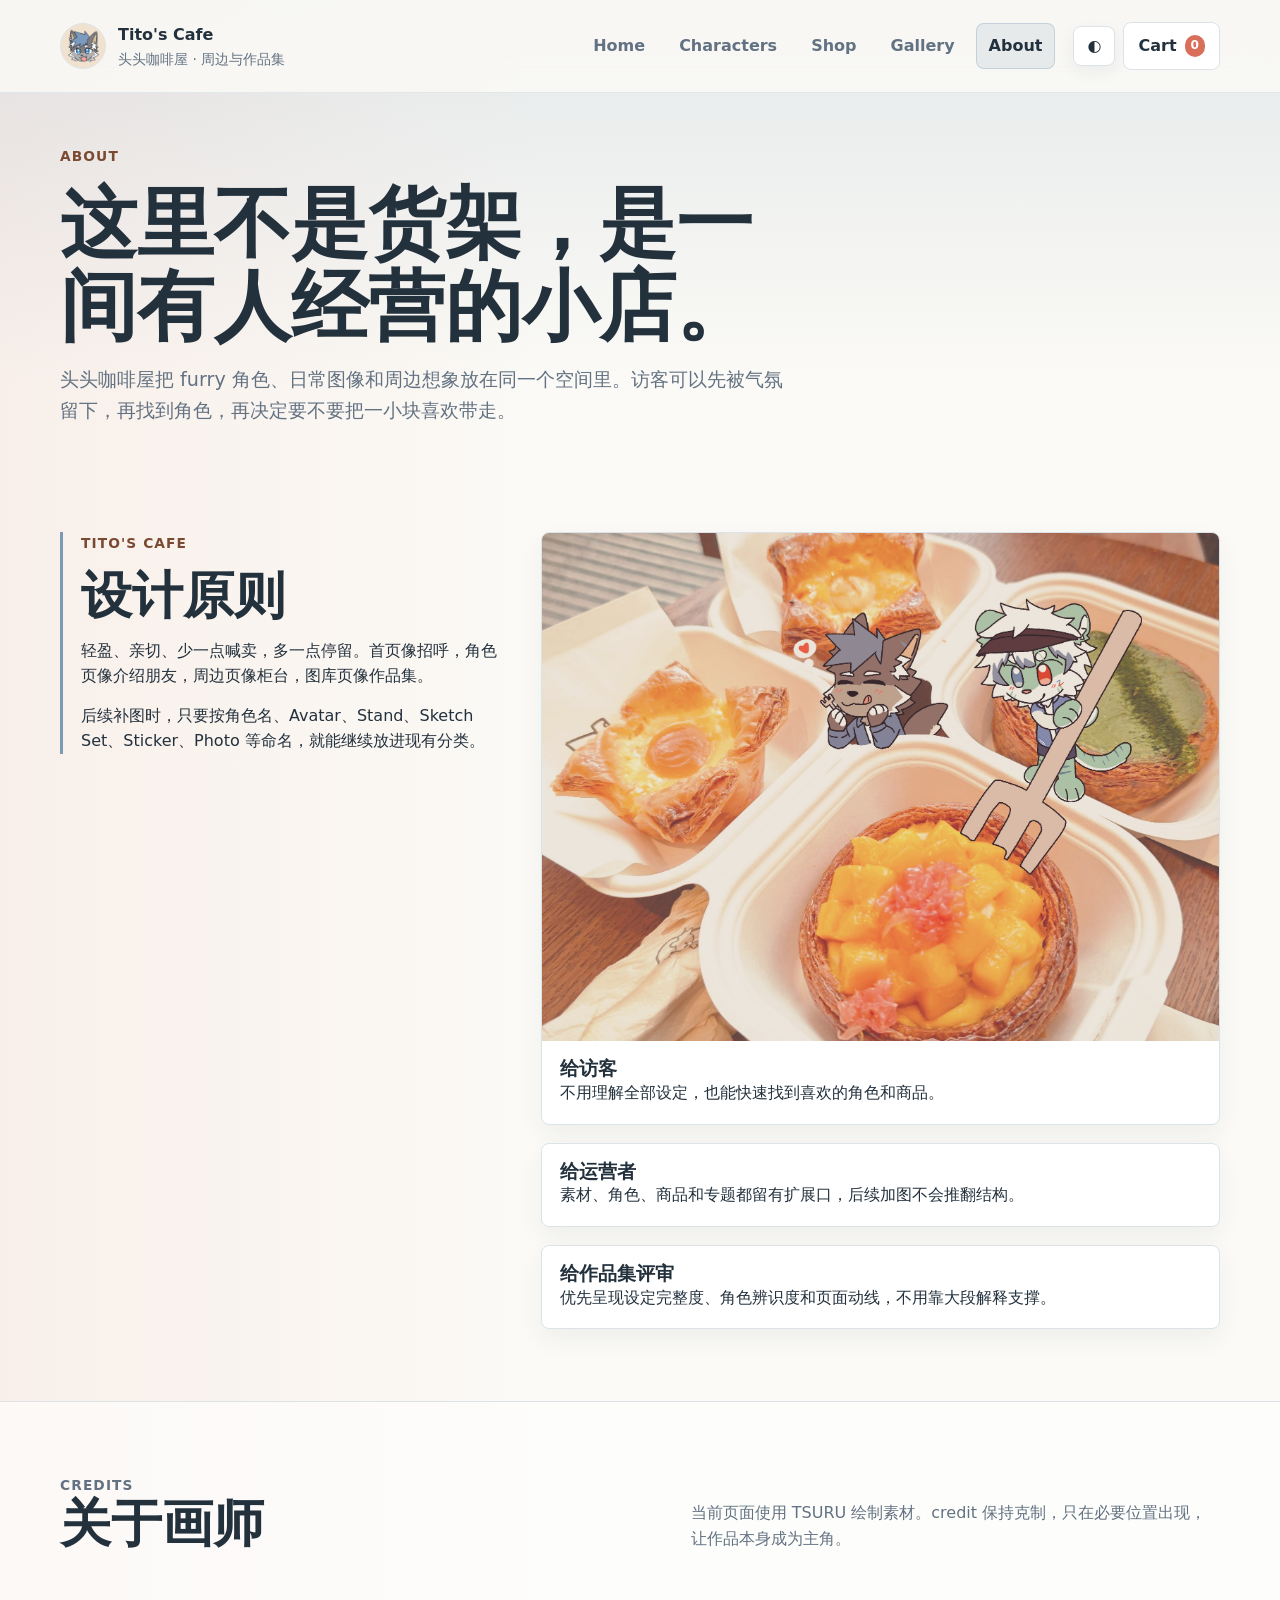
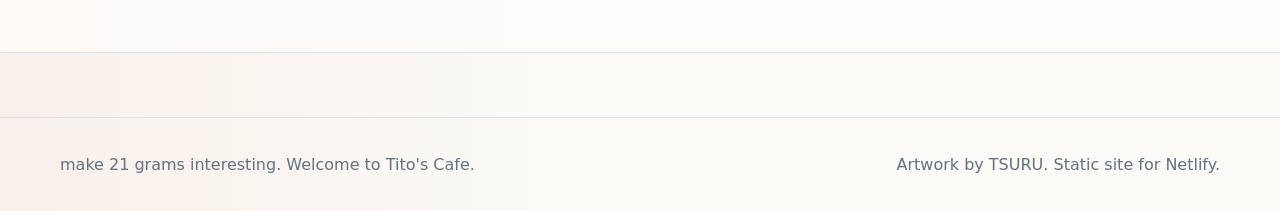
==== commit 5bec93bc: "feat: build codex cafe storefront" ====
--- a/about.html
+++ b/about.html
@@ -1,207 +1,73 @@
-<!DOCTYPE html>
+﻿<!DOCTYPE html>
 <html lang="zh-CN">
 <head>
-    <meta charset="UTF-8">
-    <meta name="viewport" content="width=device-width, initial-scale=1.0">
-    <title>关于我们 | Tito's Cafe</title>
-    <link rel="preconnect" href="https://fonts.googleapis.com">
-    <link rel="preconnect" href="https://fonts.gstatic.com" crossorigin>
-    <link href="https://fonts.googleapis.com/css2?family=Noto+Sans+SC:wght@300;400;500;700&family=Playfair+Display:wght@400;600;700&display=swap" rel="stylesheet">
-    <link rel="stylesheet" href="css/style.css">
-    <link rel="stylesheet" href="css/about.css">
-</head>
+<title>About / 关于头头咖啡屋 - Tito Cafe</title>
+<meta charset="UTF-8">
+<meta name="viewport" content="width=device-width, initial-scale=1.0">
+<link rel="stylesheet" href="css/styles.css">
+<script src="js/main.js" defer></script></head>
 <body>
-    <nav class="navbar scrolled" id="navbar">
-        <div class="nav-container">
-            <a href="index.html" class="logo">
-                <span class="logo-icon">☕</span>
-                <span class="logo-text">Tito's Cafe</span>
-            </a>
-            <button class="nav-toggle" id="navToggle" aria-label="菜单">
-                <span></span>
-                <span></span>
-                <span></span>
-            </button>
-            <ul class="nav-menu" id="navMenu">
-                <li><a href="index.html">首页</a></li>
-                <li><a href="characters.html">角色</a></li>
-                <li><a href="products.html">周边</a></li>
-                <li><a href="about.html" class="active">关于</a></li>
-                <li><a href="contact.html">联系</a></li>
-            </ul>
-        </div>
+<header class="site-header">
+  <div class="header-inner">
+    <a class="brand" href="index.html" aria-label="Tito's Cafe 首页">
+      <img class="brand-mark" src="assets/images/tito-avatar-transparent.png" alt="Tito 头像">
+      <span><span class="brand-title">Tito's Cafe</span><span class="brand-subtitle">头头咖啡屋 · 周边与作品集</span></span>
+    </a>
+    <nav class="nav-links" aria-label="主导航">
+      <a href="index.html">Home</a>
+      <a href="characters.html">Characters</a>
+      <a href="shop.html">Shop</a>
+      <a href="gallery.html">Gallery</a>
+      <a href="about.html">About</a>
     </nav>
-
-    <header class="page-header about-header">
-        <div class="header-bg">
-            <div class="header-gradient"></div>
-            <div class="header-pattern"></div>
-        </div>
-        <div class="header-content">
-            <span class="page-tag">Our Story</span>
-            <h1 class="page-title">关于Tito's Cafe</h1>
-            <p class="page-subtitle">一个关于热爱、创作与咖啡的故事</p>
-        </div>
-    </header>
-
-    <!-- 品牌故事 -->
-    <section class="story-section">
-        <div class="story-container">
-            <div class="story-text">
-                <span class="section-label">缘起</span>
-                <h2>温暖的空间</h2>
-                <p>Tito's Cafe诞生于一个简单的念头：让Furry社区拥有一个属于自己的温暖角落。我们相信，一个好的咖啡馆不仅仅是提供咖啡的场所，更是一个让人感到归属的空间。</p>
-                <p>在这里，每一位访客都能找到属于自己的角落，每一杯咖啡都承载着我们的热情。</p>
-            </div>
-            <div class="story-visual">
-                <div class="visual-stack">
-                    <div class="stack-card card-1">
-                        <img src="images/Tito Avatar (Transparent).png" alt="Tito">
-                        <p>店长 Tito</p>
-                    </div>
-                    <div class="stack-card card-2">
-                        <img src="images/TigerZ Avatar (Transparent).png" alt="TigerZ">
-                        <p>TigerZ</p>
-                    </div>
-                    <div class="stack-card card-3">
-                        <img src="images/Frank Avatar (Transparent).png" alt="Frank">
-                        <p>Frank</p>
-                    </div>
-                    <div class="stack-card card-4">
-                        <img src="images/Kayu Avatar (Transparent).png" alt="Kayu">
-                        <p>Kayu</p>
-                    </div>
-                    <div class="stack-card card-5">
-                        <img src="images/TON Stand (Transparent).png" alt="TON">
-                        <p>TON</p>
-                    </div>
-                </div>
-            </div>
-        </div>
-    </section>
-
-    <!-- 角色故事 -->
-    <section class="characters-story-section">
-        <div class="section-header">
-            <span class="section-tag">角色故事</span>
-            <h2 class="section-title">我们的朋友们</h2>
-            <p class="section-subtitle">每一位角色都有独特的个性与故事</p>
-        </div>
-        <div class="character-stories">
-            <div class="story-card">
-                <div class="story-icon">
-                    <img src="images/Tito Strike Chibi (Transparent).png" alt="Tito">
-                </div>
-                <div class="story-content">
-                    <h3>Tito - 店长</h3>
-                    <p>温柔的灰蓝狼，Tito's Cafe的店长。总是带着微笑迎接每一位访客，是咖啡屋的灵魂人物。热爱咖啡，也热爱每一位来到咖啡屋的朋友。</p>
-                </div>
-            </div>
-            <div class="story-card">
-                <div class="story-icon">
-                    <img src="images/TigerZ Gaming Chibi (Transparent).png" alt="TigerZ">
-                </div>
-                <div class="story-content">
-                    <h3>TigerZ - 游戏达人</h3>
-                    <p>活力四射的浅蓝老虎，游戏高手。无论什么游戏都能轻松驾驭，是咖啡屋的气氛担当。设计的游戏吉祥物TigerBoo也深受大家喜爱。</p>
-                </div>
-            </div>
-            <div class="story-card">
-                <div class="story-icon">
-                    <img src="images/Frank Avatar (Transparent).png" alt="Frank">
-                </div>
-                <div class="story-content">
-                    <h3>Frank - 艺术系</h3>
-                    <p>充满艺术气息的橘色老虎，绘画达人。经常在咖啡屋角落画画，用画笔记录下咖啡屋的每一个美好瞬间。</p>
-                </div>
-            </div>
-            <div class="story-card">
-                <div class="story-icon">
-                    <img src="images/Kayu Avatar (Transparent).png" alt="Kayu">
-                </div>
-                <div class="story-content">
-                    <h3>Kayu - 户外系</h3>
-                    <p>阳光开朗的白色熊熊，热爱户外和自然。总是带着夏日的活力出现在咖啡屋，是大家的开心果。</p>
-                </div>
-            </div>
-            <div class="story-card">
-                <div class="story-icon">
-                    <img src="images/TON Walking Chibi (Transparent).png" alt="TON">
-                </div>
-                <div class="story-content">
-                    <h3>TON - 音乐家</h3>
-                    <p>热爱音乐的茶色狼，吉他手。他的吉他声是咖啡屋最美的背景音乐，为午后时光增添浪漫。</p>
-                </div>
-            </div>
-        </div>
-    </section>
-
-    <!-- 合作信息 -->
-    <section class="artist-section">
-        <div class="artist-container">
-            <div class="artist-content">
-                <span class="section-label">创作者</span>
-                <h2>关于插画</h2>
-                <p>Tito's Cafe的角色由TSURU精心设计。TSURU以其独特的furry角色设计闻名，每一位角色都充满了生命力与情感。</p>
-                <p>通过TSURU的画笔，我们的角色拥有了灵魂，能够与每一位观众建立温暖的情感连接。</p>
-            </div>
-            <div class="artist-visual">
-                <div class="artwork-showcase">
-                    <div class="showcase-item">
-                        <img src="images/Tito Stand (Transparent).png" alt="Tito">
-                    </div>
-                    <div class="showcase-item">
-                        <img src="images/Frank Stand (Transparent).png" alt="Frank">
-                    </div>
-                    <div class="showcase-item">
-                        <img src="images/TON Stand (Transparent).png" alt="TON">
-                    </div>
-                </div>
-            </div>
-        </div>
-    </section>
-
-    <footer class="footer">
-        <div class="footer-main">
-            <div class="footer-brand">
-                <div class="footer-logo">
-                    <span class="logo-icon">☕</span>
-                    <span>Tito's Cafe</span>
-                </div>
-                <p>Furry × Coffee Culture<br>让可爱与醇香伴你左右</p>
-            </div>
-            <div class="footer-links">
-                <div class="link-group">
-                    <h4>导航</h4>
-                    <ul>
-                        <li><a href="index.html">首页</a></li>
-                        <li><a href="characters.html">角色</a></li>
-                        <li><a href="products.html">周边</a></li>
-                    </ul>
-                </div>
-                <div class="link-group">
-                    <h4>关于</h4>
-                    <ul>
-                        <li><a href="about.html">我们的故事</a></li>
-                        <li><a href="contact.html">联系方式</a></li>
-                    </ul>
-                </div>
-                <div class="link-group">
-                    <h4>关注</h4>
-                    <div class="social-links">
-                        <a href="#" class="social-link">微博</a>
-                        <a href="#" class="social-link">Twitter</a>
-                        <a href="#" class="social-link">微信</a>
-                    </div>
-                </div>
-            </div>
-        </div>
-        <div class="footer-bottom">
-            <p>&copy; 2026 Tito's Cafe. All rights reserved.</p>
-            <p class="footer-credit">Illustrations by TSURU</p>
-        </div>
-    </footer>
-
-    <script src="js/script.js"></script>
+    <div class="header-actions">
+      <button class="icon-button menu-button" aria-label="打开菜单" aria-expanded="false">☰</button>
+      <button class="icon-button theme-toggle" aria-label="切换明暗主题">◐</button>
+      <button class="text-button cart-open" aria-label="打开购物车">Cart <span class="cart-count">0</span></button>
+    </div>
+  </div>
+</header>
+<main>
+<section class="page-hero">
+  <p class="eyebrow">About</p>
+  <h1>这里不是货架，是一间有人经营的小店。</h1>
+  <p class="lead">头头咖啡屋把 furry 角色、日常图像和周边想象放在同一个空间里。访客可以先被气氛留下，再找到角色，再决定要不要把一小块喜欢带走。</p>
+</section>
+<section class="section split">
+  <div class="story-panel"><p class="eyebrow">Tito's Cafe</p><h2>设计原则</h2><p>轻盈、亲切、少一点喊卖，多一点停留。首页像招呼，角色页像介绍朋友，周边页像柜台，图库页像作品集。</p><p>后续补图时，只要按角色名、Avatar、Stand、Sketch Set、Sticker、Photo 等命名，就能继续放进现有分类。</p></div>
+  <div class="grid"><article class="card"><div class="card-media cover"><img src="assets/images/yummy-photo-drawn-filter.jpg" alt="Yummy 合照"></div><div class="card-pad"><h3>给访客</h3><p>不用理解全部设定，也能快速找到喜欢的角色和商品。</p></div></article><article class="card"><div class="card-pad"><h3>给运营者</h3><p>素材、角色、商品和专题都留有扩展口，后续加图不会推翻结构。</p></div></article><article class="card"><div class="card-pad"><h3>给作品集评审</h3><p>优先呈现设定完整度、角色辨识度和页面动线，不用靠大段解释支撑。</p></div></article></div>
+</section>
+<section class="band"><div class="section"><div class="section-heading"><div><p class="eyebrow">Credits</p><h2>关于画师</h2></div><p>当前页面使用 TSURU 绘制素材。credit 保持克制，只在必要位置出现，让作品本身成为主角。</p></div></div></section>
+</main>
+<footer class="footer">
+  <div class="footer-inner">
+    <p>make 21 grams interesting. Welcome to Tito's Cafe.</p>
+    <p>Artwork by TSURU. Static site for Netlify.</p>
+  </div>
+</footer>
+<div class="drawer" aria-hidden="true">
+  <div class="scrim"></div>
+  <aside class="drawer-panel" aria-label="购物车">
+    <div class="drawer-head"><h2>今日托盘</h2><button class="icon-button" data-close="drawer" aria-label="关闭购物车">×</button></div>
+    <div class="cart-items"></div>
+    <div class="price-row"><strong>小计</strong><strong class="cart-total">¥0</strong></div>
+  </aside>
+</div>
+<div class="modal" aria-hidden="true">
+  <div class="scrim"></div>
+  <section class="modal-panel" aria-label="商品详情">
+    <div class="modal-head"><h2 class="modal-title">商品详情</h2><button class="icon-button" data-close="modal" aria-label="关闭商品详情">×</button></div>
+    <div class="modal-body"></div>
+  </section>
+</div>
+<div class="lightbox" aria-hidden="true">
+  <div class="scrim"></div>
+  <section class="lightbox-panel" aria-label="图库预览">
+    <div class="modal-head"><div><h2 class="lightbox-title">作品预览</h2><p class="lightbox-meta"></p></div><button class="icon-button" data-close="lightbox" aria-label="关闭图库预览">×</button></div>
+    <div class="lightbox-media"></div>
+    <div class="lightbox-controls"><button class="text-button lightbox-prev">上一张</button><button class="text-button lightbox-next">下一张</button></div>
+  </section>
+</div>
+<button class="icon-button back-to-top" aria-label="回到顶部">↑</button>
 </body>
 </html>
--- a/css/styles.css
+++ b/css/styles.css
@@ -0,0 +1,418 @@
+﻿:root {
+  color-scheme: light;
+  --ink: #23313d;
+  --muted: #637282;
+  --paper: #fbfaf6;
+  --surface: #ffffff;
+  --line: #dbe3e8;
+  --coffee: #7a4a32;
+  --foam: #f1e1cf;
+  --wolf: #7d9ab3;
+  --tiger: #80c9de;
+  --coral: #d96f5b;
+  --sage: #7ea084;
+  --gold: #c99a43;
+  --shadow: 0 14px 40px rgba(41, 49, 57, .12);
+  --radius: 8px;
+  --max: 1160px;
+  --header: 92px;
+  font-family: Inter, ui-sans-serif, system-ui, -apple-system, BlinkMacSystemFont, "Segoe UI", "Noto Sans SC", sans-serif;
+}
+
+body.dark {
+  color-scheme: dark;
+  --ink: #edf4f6;
+  --muted: #afbdc7;
+  --paper: #14191d;
+  --surface: #1d2429;
+  --line: #35434b;
+  --coffee: #d8ad88;
+  --foam: #44382f;
+  --wolf: #a7c2d8;
+  --tiger: #9ed7e6;
+  --coral: #ed9a84;
+  --sage: #a5c1a7;
+  --gold: #e0bd68;
+  --shadow: 0 18px 46px rgba(0, 0, 0, .32);
+}
+
+* { box-sizing: border-box; }
+html { scroll-behavior: smooth; }
+body {
+  margin: 0;
+  color: var(--ink);
+  background:
+    linear-gradient(180deg, rgba(125, 154, 179, .18), transparent 24rem),
+    linear-gradient(90deg, rgba(217, 111, 91, .08), transparent 34rem),
+    var(--paper);
+  line-height: 1.6;
+}
+a { color: inherit; text-decoration: none; }
+img { display: block; max-width: 100%; }
+button, input, select { font: inherit; }
+button { cursor: pointer; }
+:focus-visible { outline: 3px solid color-mix(in srgb, var(--wolf), white 20%); outline-offset: 3px; }
+
+.site-header {
+  position: sticky;
+  top: 0;
+  z-index: 30;
+  backdrop-filter: blur(18px);
+  background: color-mix(in srgb, var(--paper), transparent 14%);
+  border-bottom: 1px solid color-mix(in srgb, var(--line), transparent 20%);
+}
+.header-inner {
+  width: min(var(--max), calc(100% - 32px));
+  min-height: var(--header);
+  margin: 0 auto;
+  display: grid;
+  grid-template-columns: 1fr auto auto;
+  align-items: center;
+  gap: 18px;
+}
+.brand {
+  display: inline-grid;
+  grid-template-columns: 46px auto;
+  gap: 12px;
+  align-items: center;
+  min-width: 0;
+}
+.brand-mark {
+  width: 46px;
+  height: 46px;
+  border-radius: 50%;
+  object-fit: cover;
+  border: 1px solid var(--line);
+  background: var(--foam);
+}
+.brand-title { display: block; font-weight: 780; letter-spacing: 0; }
+.brand-subtitle { display: block; color: var(--muted); font-size: .88rem; }
+.nav-links {
+  display: flex;
+  align-items: center;
+  gap: 8px;
+}
+.nav-links a, .icon-button, .text-button, .pill-button {
+  border: 1px solid transparent;
+  border-radius: var(--radius);
+  background: transparent;
+  color: var(--ink);
+  min-height: 40px;
+}
+.nav-links a {
+  padding: 9px 12px;
+  color: var(--muted);
+  font-weight: 650;
+}
+.nav-links a[aria-current="page"], .nav-links a:hover {
+  color: var(--ink);
+  background: color-mix(in srgb, var(--wolf), transparent 86%);
+  border-color: color-mix(in srgb, var(--wolf), transparent 68%);
+}
+.header-actions { display: flex; gap: 8px; align-items: center; }
+.icon-button {
+  width: 42px;
+  display: inline-grid;
+  place-items: center;
+  background: var(--surface);
+  border-color: var(--line);
+  box-shadow: 0 6px 16px rgba(34, 49, 61, .06);
+}
+.icon-button:hover, .text-button:hover, .pill-button:hover { transform: translateY(-1px); }
+.text-button, .pill-button {
+  display: inline-flex;
+  align-items: center;
+  justify-content: center;
+  gap: 8px;
+  padding: 10px 14px;
+  border-color: var(--line);
+  background: var(--surface);
+  font-weight: 720;
+}
+.primary-button {
+  background: var(--ink);
+  color: var(--paper);
+  border-color: var(--ink);
+}
+.menu-button { display: none; }
+.cart-count {
+  min-width: 20px;
+  padding: 1px 6px;
+  border-radius: 999px;
+  background: var(--coral);
+  color: #fff;
+  font-size: .76rem;
+  font-weight: 800;
+}
+
+main { min-height: 70vh; }
+.section, .hero, .page-hero {
+  width: min(var(--max), calc(100% - 32px));
+  margin: 0 auto;
+}
+.hero {
+  min-height: calc(100svh - var(--header));
+  display: grid;
+  grid-template-columns: minmax(0, .95fr) minmax(320px, 1.05fr);
+  gap: clamp(28px, 5vw, 64px);
+  align-items: center;
+  padding: 48px 0 72px;
+}
+.hero-kicker, .eyebrow {
+  color: var(--coffee);
+  font-size: .86rem;
+  font-weight: 800;
+  letter-spacing: .08em;
+  text-transform: uppercase;
+}
+h1, h2, h3 { line-height: 1.08; margin: 0; letter-spacing: 0; }
+h1 { font-size: clamp(2.8rem, 8vw, 7.2rem); max-width: 9ch; }
+h2 { font-size: clamp(1.9rem, 4vw, 3.6rem); }
+h3 { font-size: 1.2rem; }
+p { margin: 0; }
+.lead { color: var(--muted); font-size: clamp(1.02rem, 2vw, 1.2rem); max-width: 60ch; }
+.hero-copy { display: grid; gap: 24px; align-content: center; }
+.hero-actions { display: flex; flex-wrap: wrap; gap: 12px; }
+.hero-meta {
+  display: grid;
+  grid-template-columns: repeat(3, minmax(0, 1fr));
+  gap: 10px;
+  max-width: 560px;
+}
+.meta-tile {
+  border-top: 1px solid var(--line);
+  padding-top: 12px;
+}
+.meta-tile strong { display: block; font-size: 1.2rem; }
+.meta-tile span { color: var(--muted); font-size: .92rem; }
+.hero-art {
+  position: relative;
+  min-height: 560px;
+  display: grid;
+  align-items: end;
+}
+.hero-art-frame {
+  position: absolute;
+  inset: 44px 0 0 16%;
+  border: 1px solid var(--line);
+  border-radius: var(--radius);
+  background: linear-gradient(145deg, color-mix(in srgb, var(--wolf), transparent 78%), color-mix(in srgb, var(--foam), transparent 20%));
+  box-shadow: var(--shadow);
+}
+.hero-art img {
+  position: relative;
+  max-height: 640px;
+  width: auto;
+  margin: 0 auto;
+  object-fit: contain;
+  filter: drop-shadow(0 18px 26px rgba(35, 49, 61, .22));
+}
+.floating-note {
+  position: absolute;
+  right: 0;
+  bottom: 22px;
+  width: min(290px, 70%);
+  border: 1px solid var(--line);
+  border-radius: var(--radius);
+  background: color-mix(in srgb, var(--surface), transparent 4%);
+  padding: 16px;
+  box-shadow: var(--shadow);
+}
+
+.section { padding: 72px 0; }
+.section-heading {
+  display: flex;
+  align-items: end;
+  justify-content: space-between;
+  gap: 24px;
+  margin-bottom: 28px;
+}
+.section-heading p { color: var(--muted); max-width: 52ch; }
+.band {
+  border-block: 1px solid var(--line);
+  background: color-mix(in srgb, var(--surface), transparent 38%);
+}
+.grid { display: grid; gap: 18px; }
+.grid-3 { grid-template-columns: repeat(3, minmax(0, 1fr)); }
+.grid-4 { grid-template-columns: repeat(4, minmax(0, 1fr)); }
+.card {
+  border: 1px solid var(--line);
+  border-radius: var(--radius);
+  background: var(--surface);
+  overflow: hidden;
+  box-shadow: 0 10px 24px rgba(34, 49, 61, .06);
+}
+.card-pad { padding: 18px; }
+.card-media { aspect-ratio: 4 / 3; background: color-mix(in srgb, var(--wolf), transparent 90%); overflow: hidden; }
+.card-media.tall { aspect-ratio: 3 / 4; }
+.card-media img { width: 100%; height: 100%; object-fit: contain; padding: 16px; }
+.card-media.cover img { object-fit: cover; padding: 0; }
+.character-card { display: grid; grid-template-rows: auto 1fr; }
+.character-card .avatar-row { display: flex; gap: 12px; align-items: center; margin-bottom: 12px; }
+.avatar { width: 54px; height: 54px; border-radius: 50%; object-fit: cover; border: 1px solid var(--line); background: var(--foam); }
+.tags, .filters { display: flex; flex-wrap: wrap; gap: 8px; }
+.tag, .filter-button {
+  border: 1px solid var(--line);
+  background: color-mix(in srgb, var(--surface), transparent 10%);
+  color: var(--muted);
+  border-radius: 999px;
+  padding: 7px 10px;
+  font-size: .86rem;
+  font-weight: 680;
+}
+.filter-button[aria-pressed="true"], .tag.active {
+  color: var(--ink);
+  border-color: color-mix(in srgb, var(--wolf), transparent 45%);
+  background: color-mix(in srgb, var(--wolf), transparent 82%);
+}
+.product-card { display: grid; }
+.product-info { display: grid; gap: 10px; }
+.price-row { display: flex; align-items: center; justify-content: space-between; gap: 12px; }
+.price { font-weight: 850; color: var(--coffee); }
+.product-actions { display: grid; grid-template-columns: 1fr auto; gap: 8px; }
+.gallery-card { position: relative; border: 0; background: transparent; padding: 0; text-align: left; color: inherit; }
+.gallery-card .card-media { border: 1px solid var(--line); border-radius: var(--radius); }
+.gallery-caption { padding: 10px 2px 0; display: flex; justify-content: space-between; gap: 10px; color: var(--muted); }
+
+.page-hero { padding: 52px 0 34px; display: grid; gap: 16px; }
+.page-hero h1 { max-width: 13ch; font-size: clamp(2.4rem, 6vw, 5.5rem); }
+.toolbar {
+  display: flex;
+  flex-wrap: wrap;
+  justify-content: space-between;
+  gap: 14px;
+  padding: 16px;
+  border: 1px solid var(--line);
+  border-radius: var(--radius);
+  background: var(--surface);
+  margin-bottom: 26px;
+}
+.toolbar select, .toolbar input {
+  min-height: 40px;
+  border: 1px solid var(--line);
+  border-radius: var(--radius);
+  background: var(--paper);
+  color: var(--ink);
+  padding: 0 12px;
+}
+.split {
+  display: grid;
+  grid-template-columns: minmax(0, .8fr) minmax(0, 1.2fr);
+  gap: 28px;
+  align-items: start;
+}
+.story-panel {
+  border-left: 3px solid var(--wolf);
+  padding-left: 18px;
+  display: grid;
+  gap: 14px;
+}
+.footer {
+  border-top: 1px solid var(--line);
+  margin-top: 64px;
+  padding: 34px 0;
+}
+.footer-inner {
+  width: min(var(--max), calc(100% - 32px));
+  margin: 0 auto;
+  display: flex;
+  justify-content: space-between;
+  gap: 20px;
+  color: var(--muted);
+}
+
+.drawer, .modal, .lightbox {
+  position: fixed;
+  inset: 0;
+  z-index: 70;
+  display: none;
+}
+.drawer.open, .modal.open, .lightbox.open { display: block; }
+.scrim {
+  position: absolute;
+  inset: 0;
+  background: rgba(18, 22, 26, .42);
+}
+.drawer-panel {
+  position: absolute;
+  top: 0;
+  right: 0;
+  width: min(420px, 100%);
+  height: 100%;
+  background: var(--surface);
+  border-left: 1px solid var(--line);
+  padding: 20px;
+  display: grid;
+  grid-template-rows: auto 1fr auto;
+  gap: 16px;
+}
+.drawer-head, .modal-head { display: flex; justify-content: space-between; align-items: center; gap: 12px; }
+.cart-items { overflow: auto; display: grid; gap: 12px; align-content: start; }
+.cart-item { display: grid; grid-template-columns: 64px 1fr auto; gap: 12px; align-items: center; border-bottom: 1px solid var(--line); padding-bottom: 12px; }
+.cart-item img { width: 64px; height: 64px; object-fit: contain; background: var(--paper); border-radius: var(--radius); }
+.modal-panel, .lightbox-panel {
+  position: absolute;
+  inset: 50% auto auto 50%;
+  transform: translate(-50%, -50%);
+  width: min(920px, calc(100% - 28px));
+  max-height: calc(100svh - 28px);
+  overflow: auto;
+  border: 1px solid var(--line);
+  border-radius: var(--radius);
+  background: var(--surface);
+  box-shadow: var(--shadow);
+}
+.modal-body { display: grid; grid-template-columns: minmax(260px, .9fr) 1fr; gap: 22px; padding: 0 20px 20px; }
+.modal-body img { width: 100%; max-height: 520px; object-fit: contain; background: var(--paper); border-radius: var(--radius); }
+.modal-head { padding: 16px 20px; }
+.lightbox-panel { width: min(1080px, calc(100% - 28px)); padding: 18px; }
+.lightbox-media { display: grid; place-items: center; min-height: 58svh; background: var(--paper); border-radius: var(--radius); }
+.lightbox-media img { max-height: 76svh; object-fit: contain; }
+.lightbox-controls { display: flex; justify-content: space-between; align-items: center; gap: 12px; padding-top: 14px; }
+.back-to-top {
+  position: fixed;
+  right: 18px;
+  bottom: 18px;
+  z-index: 40;
+  opacity: 0;
+  pointer-events: none;
+  transition: opacity .2s ease;
+}
+.back-to-top.visible { opacity: 1; pointer-events: auto; }
+
+@media (max-width: 900px) {
+  .header-inner { grid-template-columns: 1fr auto auto; }
+  .menu-button { display: inline-grid; }
+  .nav-links {
+    position: fixed;
+    inset: var(--header) 16px auto 16px;
+    display: none;
+    grid-template-columns: repeat(2, minmax(0, 1fr));
+    background: var(--surface);
+    border: 1px solid var(--line);
+    border-radius: var(--radius);
+    padding: 12px;
+    box-shadow: var(--shadow);
+  }
+  .nav-links.open { display: grid; }
+  .hero, .split, .modal-body { grid-template-columns: 1fr; }
+  .hero { padding-top: 32px; }
+  .hero-art { min-height: 460px; }
+  .grid-3, .grid-4 { grid-template-columns: repeat(2, minmax(0, 1fr)); }
+  .section-heading { align-items: start; flex-direction: column; }
+}
+
+@media (max-width: 620px) {
+  .header-inner { width: min(var(--max), calc(100% - 20px)); gap: 8px; }
+  .brand { grid-template-columns: 40px auto; }
+  .brand-mark { width: 40px; height: 40px; }
+  .brand-subtitle { display: none; }
+  .hero-meta, .grid-3, .grid-4 { grid-template-columns: 1fr; }
+  .hero-art { min-height: 360px; }
+  .floating-note { position: relative; width: auto; margin-top: -30px; }
+  .toolbar { display: grid; }
+  .footer-inner { flex-direction: column; }
+}
+.grid-2 { grid-template-columns: repeat(2, minmax(0, 1fr)); }
+label { display: inline-grid; gap: 6px; color: var(--muted); font-weight: 700; }
+@media (max-width: 900px) { .grid-2 { grid-template-columns: 1fr; } }
